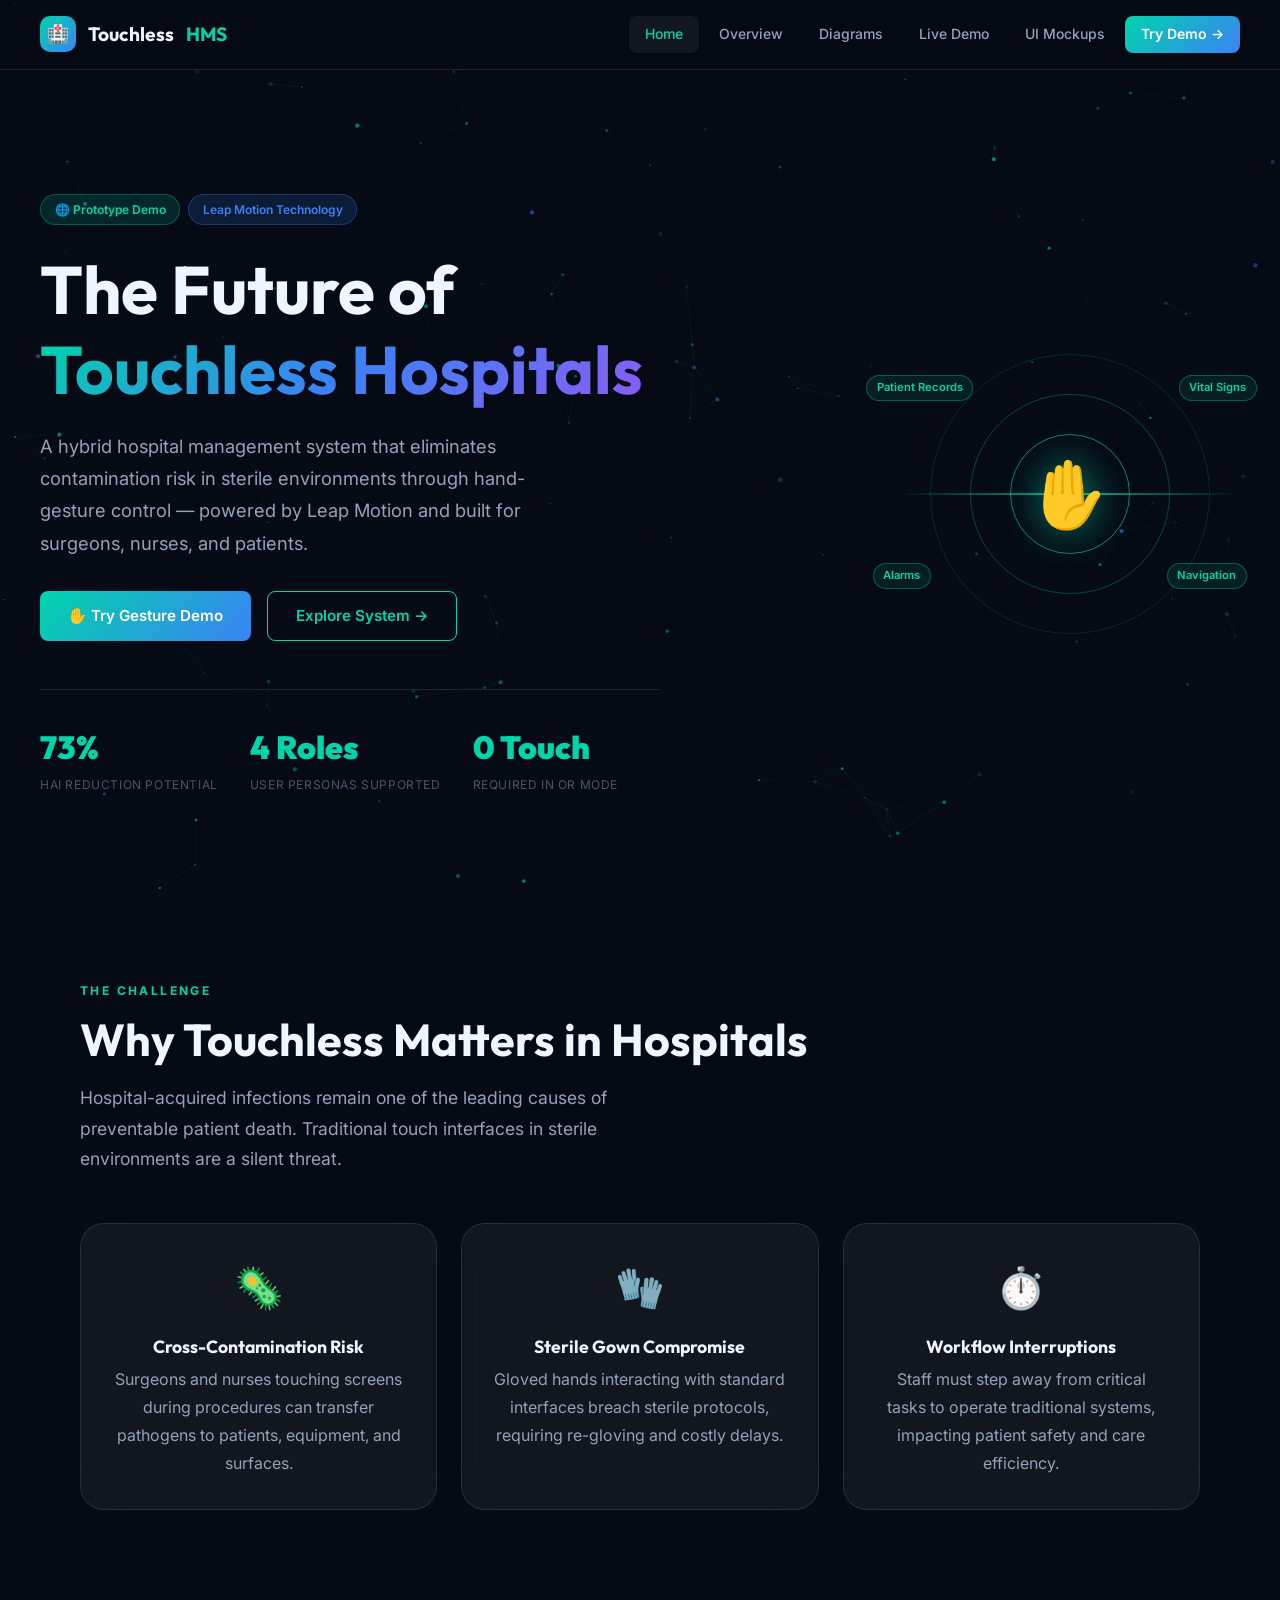
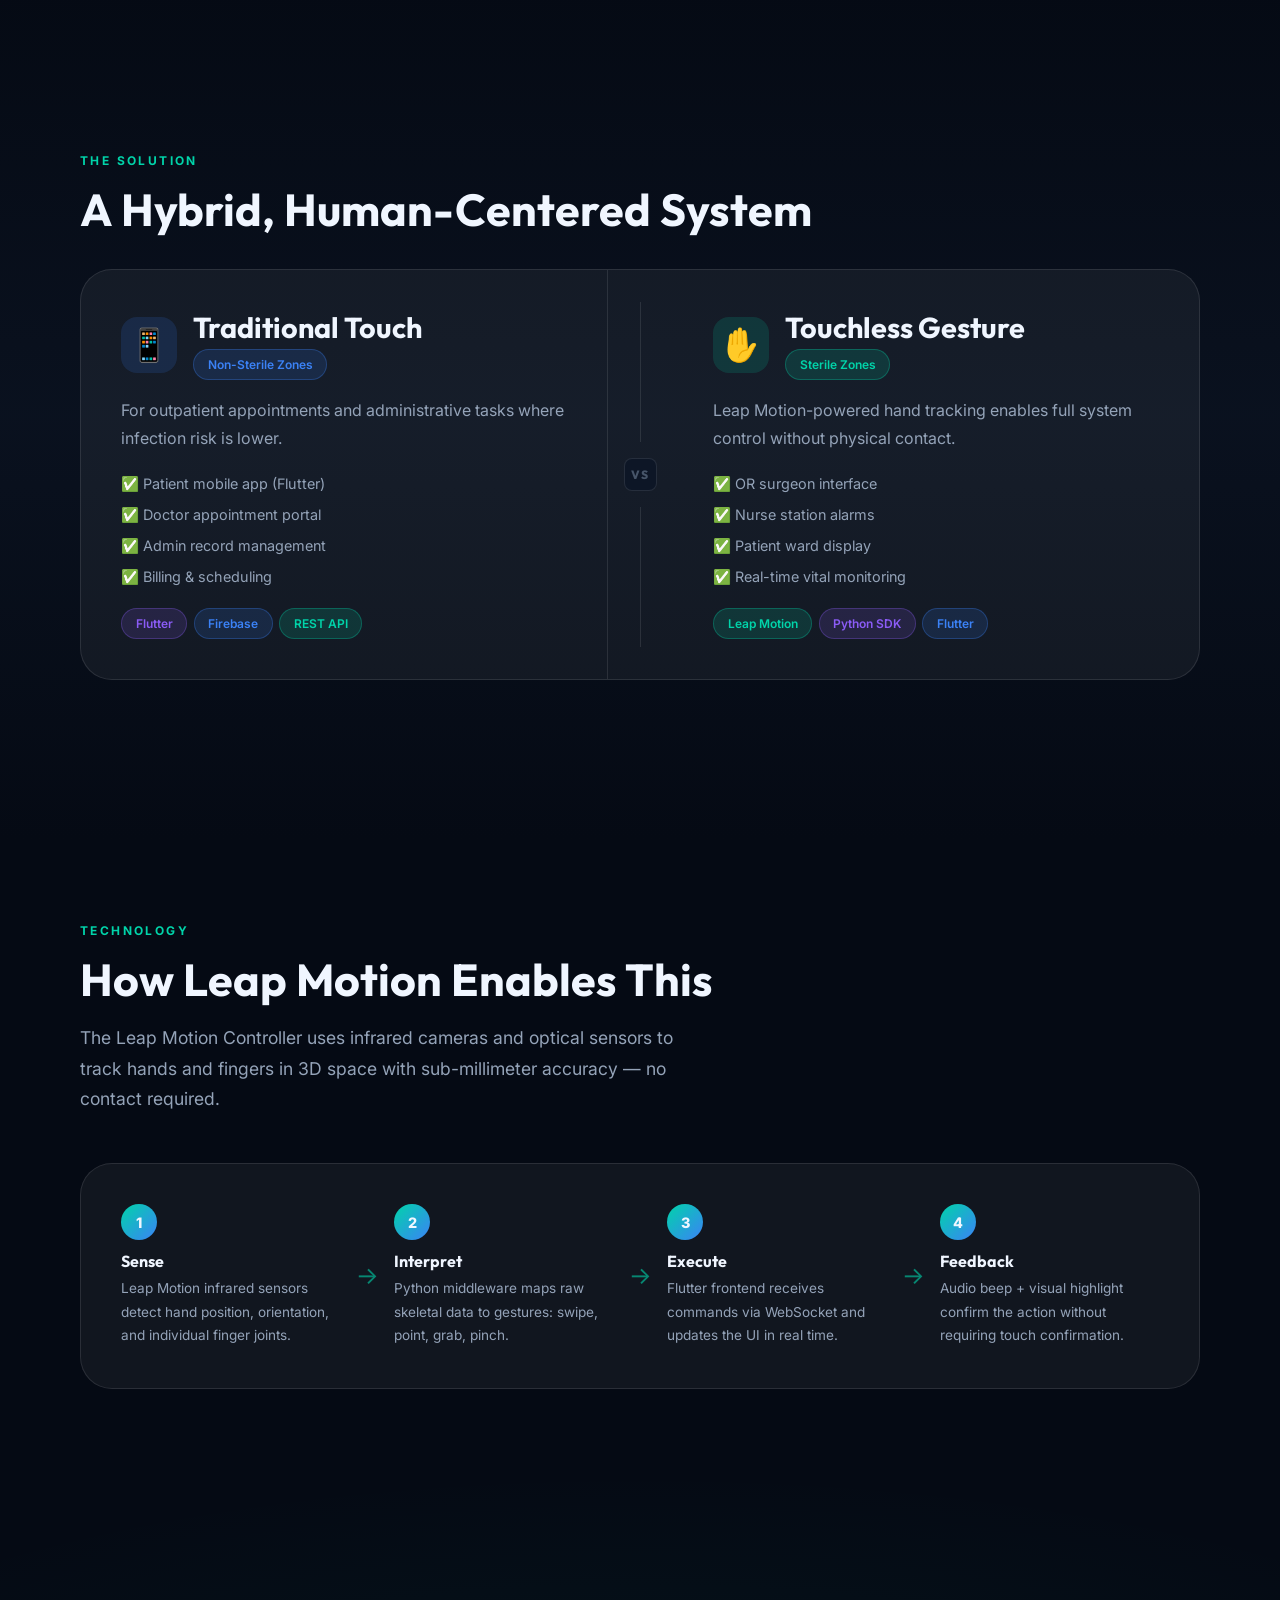
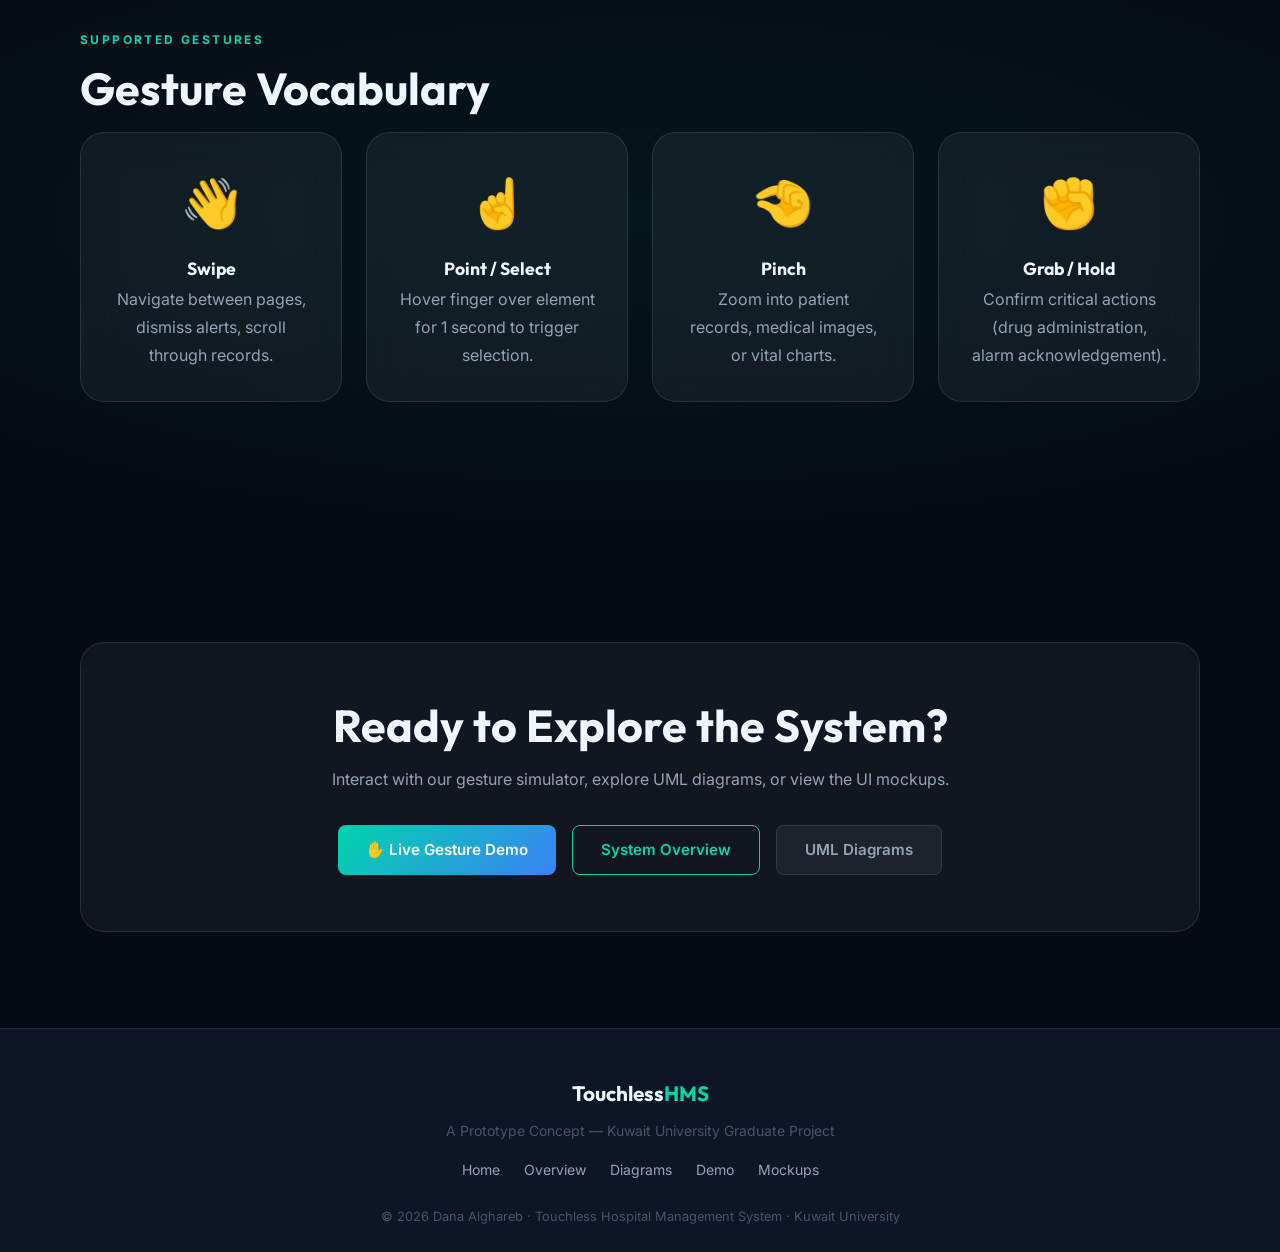
==== index.html @ e48c0d79 "first commit" ====
<!DOCTYPE html>
<html lang="en">
<head>
  <meta charset="UTF-8" />
  <meta name="viewport" content="width=device-width, initial-scale=1.0" />
  <title>Touchless HMS — Touchless Hospital Management System</title>
  <meta name="description" content="A prototype demonstrating a hybrid touchless hospital management system using Leap Motion technology for sterile environments." />
  <link rel="stylesheet" href="css/style.css" />
  <link rel="stylesheet" href="css/index.css" />
</head>
<body>

<!-- ═══ NAVIGATION ═══ -->
<nav class="nav" id="main-nav">
  <a href="index.html" class="nav-logo">
    <div class="logo-icon">🏥</div>
    Touchless<span>HMS</span>
  </a>
  <div class="nav-links" id="nav-links">
    <a href="index.html">Home</a>
    <a href="overview.html">Overview</a>
    <a href="diagrams.html">Diagrams</a>
    <a href="demo.html">Live Demo</a>
    <a href="mockups.html">UI Mockups</a>
    <a href="demo.html" class="nav-cta">Try Demo →</a>
  </div>
  <div class="nav-hamburger" id="hamburger" aria-label="Menu">
    <span></span><span></span><span></span>
  </div>
</nav>

<div class="page-wrapper">

  <!-- ═══ HERO ═══ -->
  <section class="hero" id="hero">
    <canvas id="particle-canvas" aria-hidden="true"></canvas>
    <div class="hero-content">
      <div class="hero-badge reveal">
        <span class="badge badge-teal">🌐 Prototype Demo</span>
        <span class="badge badge-blue">Leap Motion Technology</span>
      </div>
      <h1 class="hero-title reveal">
        The Future of<br/>
        <span class="gradient-text">Touchless Hospitals</span>
      </h1>
      <p class="hero-subtitle reveal">
        A hybrid hospital management system that eliminates contamination risk in sterile environments 
        through hand-gesture control — powered by Leap Motion and built for surgeons, nurses, and patients.
      </p>
      <div class="hero-actions reveal">
        <a href="demo.html" class="btn btn-primary">✋ Try Gesture Demo</a>
        <a href="overview.html" class="btn btn-outline">Explore System →</a>
      </div>
      <div class="hero-stats reveal" data-stagger>
        <div class="stat-item">
          <span class="stat-number" data-count="73" data-suffix="%">0%</span>
          <span class="stat-label">HAI Reduction Potential</span>
        </div>
        <div class="stat-item">
          <span class="stat-number" data-count="4" data-suffix=" Roles">0</span>
          <span class="stat-label">User Personas Supported</span>
        </div>
        <div class="stat-item">
          <span class="stat-number" data-count="0" data-suffix=" Touch">0</span>
          <span class="stat-label">Required in OR Mode</span>
        </div>
      </div>
    </div>
    <div class="hero-visual reveal-right">
      <div class="hand-mockup">
        <div class="hand-ring r1"></div>
        <div class="hand-ring r2"></div>
        <div class="hand-ring r3"></div>
        <div class="hand-icon">✋</div>
        <div class="scan-line"></div>
        <div class="data-point dp1">Patient Records</div>
        <div class="data-point dp2">Vital Signs</div>
        <div class="data-point dp3">Alarms</div>
        <div class="data-point dp4">Navigation</div>
      </div>
    </div>
  </section>

  <!-- ═══ PROBLEM STATEMENT ═══ -->
  <section class="section" id="problem">
    <p class="section-label reveal">The Challenge</p>
    <h2 class="section-title reveal">Why Touchless Matters in Hospitals</h2>
    <p class="section-subtitle reveal">
      Hospital-acquired infections remain one of the leading causes of preventable patient death.
      Traditional touch interfaces in sterile environments are a silent threat.
    </p>
    <div class="grid-3 reveal" data-stagger id="problem-cards">
      <div class="glass-card problem-card">
        <div class="problem-icon">🦠</div>
        <h4>Cross-Contamination Risk</h4>
        <p>Surgeons and nurses touching screens during procedures can transfer pathogens to patients, equipment, and surfaces.</p>
      </div>
      <div class="glass-card problem-card">
        <div class="problem-icon">🧤</div>
        <h4>Sterile Gown Compromise</h4>
        <p>Gloved hands interacting with standard interfaces breach sterile protocols, requiring re-gloving and costly delays.</p>
      </div>
      <div class="glass-card problem-card">
        <div class="problem-icon">⏱️</div>
        <h4>Workflow Interruptions</h4>
        <p>Staff must step away from critical tasks to operate traditional systems, impacting patient safety and care efficiency.</p>
      </div>
    </div>
  </section>

  <!-- ═══ SOLUTION ═══ -->
  <section class="solution-section section-full" id="solution">
    <div class="section">
      <p class="section-label reveal">The Solution</p>
      <h2 class="section-title reveal">A Hybrid, Human-Centered System</h2>
      <div class="solution-split">
        <div class="solution-side touch reveal-left">
          <div class="solution-header">
            <div class="solution-icon touch-icon">📱</div>
            <div>
              <h3>Traditional Touch</h3>
              <span class="badge badge-blue">Non-Sterile Zones</span>
            </div>
          </div>
          <p>For outpatient appointments and administrative tasks where infection risk is lower.</p>
          <ul class="feature-list">
            <li>✅ Patient mobile app (Flutter)</li>
            <li>✅ Doctor appointment portal</li>
            <li>✅ Admin record management</li>
            <li>✅ Billing &amp; scheduling</li>
          </ul>
          <div class="tech-stack">
            <span class="badge badge-purple">Flutter</span>
            <span class="badge badge-blue">Firebase</span>
            <span class="badge badge-teal">REST API</span>
          </div>
        </div>
        <div class="solution-divider">
          <div class="divider-line"></div>
          <div class="divider-badge">VS</div>
          <div class="divider-line"></div>
        </div>
        <div class="solution-side touchless reveal-right">
          <div class="solution-header">
            <div class="solution-icon touchless-icon">✋</div>
            <div>
              <h3>Touchless Gesture</h3>
              <span class="badge badge-teal">Sterile Zones</span>
            </div>
          </div>
          <p>Leap Motion-powered hand tracking enables full system control without physical contact.</p>
          <ul class="feature-list">
            <li>✅ OR surgeon interface</li>
            <li>✅ Nurse station alarms</li>
            <li>✅ Patient ward display</li>
            <li>✅ Real-time vital monitoring</li>
          </ul>
          <div class="tech-stack">
            <span class="badge badge-teal">Leap Motion</span>
            <span class="badge badge-purple">Python SDK</span>
            <span class="badge badge-blue">Flutter</span>
          </div>
        </div>
      </div>
    </div>
  </section>

  <!-- ═══ HOW IT WORKS ═══ -->
  <section class="section" id="how">
    <p class="section-label reveal">Technology</p>
    <h2 class="section-title reveal">How Leap Motion Enables This</h2>
    <p class="section-subtitle reveal">The Leap Motion Controller uses infrared cameras and optical sensors to track hands and fingers in 3D space with sub-millimeter accuracy — no contact required.</p>
    <div class="leap-explainer reveal">
      <div class="leap-step" data-step="1">
        <div class="step-dot">1</div>
        <div class="step-content">
          <h4>Sense</h4>
          <p>Leap Motion infrared sensors detect hand position, orientation, and individual finger joints.</p>
        </div>
      </div>
      <div class="leap-arrow">→</div>
      <div class="leap-step" data-step="2">
        <div class="step-dot">2</div>
        <div class="step-content">
          <h4>Interpret</h4>
          <p>Python middleware maps raw skeletal data to gestures: swipe, point, grab, pinch.</p>
        </div>
      </div>
      <div class="leap-arrow">→</div>
      <div class="leap-step" data-step="3">
        <div class="step-dot">3</div>
        <div class="step-content">
          <h4>Execute</h4>
          <p>Flutter frontend receives commands via WebSocket and updates the UI in real time.</p>
        </div>
      </div>
      <div class="leap-arrow">→</div>
      <div class="leap-step" data-step="4">
        <div class="step-dot">4</div>
        <div class="step-content">
          <h4>Feedback</h4>
          <p>Audio beep + visual highlight confirm the action without requiring touch confirmation.</p>
        </div>
      </div>
    </div>
  </section>

  <!-- ═══ GESTURE SHOWCASE ═══ -->
  <section class="gesture-showcase-section section-full" id="gestures">
    <div class="section">
      <p class="section-label reveal">Supported Gestures</p>
      <h2 class="section-title reveal">Gesture Vocabulary</h2>
      <div class="grid-4 reveal" data-stagger>
        <div class="gesture-card glass-card">
          <div class="gesture-anim swipe-anim">👋</div>
          <h4>Swipe</h4>
          <p>Navigate between pages, dismiss alerts, scroll through records.</p>
        </div>
        <div class="gesture-card glass-card">
          <div class="gesture-anim point-anim">☝️</div>
          <h4>Point / Select</h4>
          <p>Hover finger over element for 1 second to trigger selection.</p>
        </div>
        <div class="gesture-card glass-card">
          <div class="gesture-anim pinch-anim">🤏</div>
          <h4>Pinch</h4>
          <p>Zoom into patient records, medical images, or vital charts.</p>
        </div>
        <div class="gesture-card glass-card">
          <div class="gesture-anim grab-anim">✊</div>
          <h4>Grab / Hold</h4>
          <p>Confirm critical actions (drug administration, alarm acknowledgement).</p>
        </div>
      </div>
    </div>
  </section>

  <!-- ═══ CTA ═══ -->
  <section class="section cta-section" id="cta">
    <div class="cta-card glass-card reveal">
      <h2>Ready to Explore the System?</h2>
      <p>Interact with our gesture simulator, explore UML diagrams, or view the UI mockups.</p>
      <div class="cta-actions">
        <a href="demo.html" class="btn btn-primary">✋ Live Gesture Demo</a>
        <a href="overview.html" class="btn btn-outline">System Overview</a>
        <a href="diagrams.html" class="btn btn-ghost">UML Diagrams</a>
      </div>
    </div>
  </section>

</div><!-- end page-wrapper -->

<!-- ═══ FOOTER ═══ -->
<footer class="footer">
  <div class="footer-logo">Touchless<span>HMS</span></div>
  <p style="font-size:0.875rem;margin-top:0.25rem;color:var(--text-muted)">A Prototype Concept — Kuwait University Graduate Project</p>
  <div class="footer-links">
    <a href="index.html">Home</a>
    <a href="overview.html">Overview</a>
    <a href="diagrams.html">Diagrams</a>
    <a href="demo.html">Demo</a>
    <a href="mockups.html">Mockups</a>
  </div>
  <p class="footer-copy">© 2026 Dana Alghareb · Touchless Hospital Management System · Kuwait University</p>
</footer>

<script src="js/main.js"></script>
<script src="js/index.js"></script>
</body>
</html>
---- css/style.css ----
/* ============================================================
   TOUCHLESS HMS — Global Styles
   Theme: Dark Medical Glassmorphism
   ============================================================ */

@import url('https://fonts.googleapis.com/css2?family=Inter:wght@300;400;500;600;700;800&family=Outfit:wght@300;400;600;700;900&display=swap');

/* ── Design Tokens ── */
:root {
  --bg-primary:    #050a14;
  --bg-secondary:  #0d1626;
  --bg-card:       rgba(255,255,255,0.05);
  --border-glass:  rgba(255,255,255,0.1);
  --teal:          #00d4aa;
  --teal-dim:      #00a887;
  --teal-glow:     rgba(0,212,170,0.25);
  --blue-accent:   #3b82f6;
  --purple-accent: #8b5cf6;
  --red-alert:     #ef4444;
  --text-primary:  #f0f6ff;
  --text-secondary:#94a3b8;
  --text-muted:    #475569;
  --font-body:     'Inter', sans-serif;
  --font-display:  'Outfit', sans-serif;
  --radius-sm:     8px;
  --radius-md:     16px;
  --radius-lg:     24px;
  --radius-xl:     32px;
  --shadow-glow:   0 0 40px rgba(0,212,170,0.15);
  --shadow-card:   0 8px 32px rgba(0,0,0,0.4);
  --transition:    all 0.35s cubic-bezier(0.4,0,0.2,1);
}

/* ── Reset ── */
*, *::before, *::after { box-sizing: border-box; margin: 0; padding: 0; }
html { scroll-behavior: smooth; font-size: 16px; }
body {
  font-family: var(--font-body);
  background: var(--bg-primary);
  color: var(--text-primary);
  min-height: 100vh;
  line-height: 1.6;
  overflow-x: hidden;
}
a { color: var(--teal); text-decoration: none; transition: var(--transition); }
a:hover { color: #fff; }
img { max-width: 100%; display: block; }
ul { list-style: none; }

/* ── Scrollbar ── */
::-webkit-scrollbar { width: 6px; }
::-webkit-scrollbar-track { background: var(--bg-secondary); }
::-webkit-scrollbar-thumb { background: var(--teal-dim); border-radius: 3px; }

/* ── Typography ── */
h1,h2,h3,h4,h5 { font-family: var(--font-display); font-weight: 700; line-height: 1.2; }
h1 { font-size: clamp(2.2rem, 5vw, 4rem); }
h2 { font-size: clamp(1.6rem, 3.5vw, 2.8rem); }
h3 { font-size: clamp(1.2rem, 2.5vw, 1.8rem); }
h4 { font-size: 1.1rem; }
p  { color: var(--text-secondary); line-height: 1.75; }

/* ── Navigation ── */
.nav {
  position: fixed; top: 0; left: 0; right: 0; z-index: 1000;
  display: flex; align-items: center; justify-content: space-between;
  padding: 1rem 2.5rem;
  background: rgba(5,10,20,0.85);
  backdrop-filter: blur(20px);
  border-bottom: 1px solid var(--border-glass);
  transition: var(--transition);
}
.nav-logo {
  display: flex; align-items: center; gap: 0.75rem;
  font-family: var(--font-display); font-size: 1.2rem; font-weight: 700;
  color: var(--text-primary);
}
.nav-logo .logo-icon {
  width: 36px; height: 36px; border-radius: 10px;
  background: linear-gradient(135deg, var(--teal), var(--blue-accent));
  display: flex; align-items: center; justify-content: center; font-size: 1.1rem;
}
.nav-logo span { color: var(--teal); }
.nav-links { display: flex; align-items: center; gap: 0.25rem; }
.nav-links a {
  padding: 0.45rem 1rem; border-radius: var(--radius-sm);
  font-size: 0.875rem; font-weight: 500; color: var(--text-secondary);
  transition: var(--transition);
}
.nav-links a:hover, .nav-links a.active {
  color: var(--text-primary); background: var(--bg-card);
}
.nav-links a.active { color: var(--teal); }
.nav-cta {
  padding: 0.5rem 1.25rem;
  background: linear-gradient(135deg, var(--teal), var(--blue-accent));
  color: #fff !important; border-radius: var(--radius-sm); font-weight: 600 !important;
}
.nav-cta:hover { opacity: 0.85; transform: translateY(-1px); box-shadow: 0 4px 20px var(--teal-glow); }
.nav-hamburger { display: none; flex-direction: column; gap: 5px; cursor: pointer; padding: 4px; }
.nav-hamburger span { display: block; width: 24px; height: 2px; background: var(--text-primary); border-radius: 2px; transition: var(--transition); }

/* ── Page Wrapper ── */
.page-wrapper { padding-top: 72px; }

/* ── Section ── */
.section { padding: 5rem 2.5rem; max-width: 1200px; margin: 0 auto; }
.section-sm { padding: 3rem 2.5rem; max-width: 1200px; margin: 0 auto; }
.section-full { padding: 5rem 2.5rem; }
.section-label {
  font-size: 0.75rem; font-weight: 700; letter-spacing: 0.2em;
  text-transform: uppercase; color: var(--teal); margin-bottom: 0.75rem;
}
.section-title { margin-bottom: 1rem; }
.section-subtitle { font-size: 1.1rem; color: var(--text-secondary); max-width: 600px; margin-bottom: 3rem; }

/* ── Glass Card ── */
.glass-card {
  background: var(--bg-card);
  border: 1px solid var(--border-glass);
  border-radius: var(--radius-lg);
  backdrop-filter: blur(20px);
  padding: 2rem;
  transition: var(--transition);
}
.glass-card:hover {
  border-color: rgba(0,212,170,0.3);
  transform: translateY(-4px);
  box-shadow: var(--shadow-glow), var(--shadow-card);
}

/* ── Buttons ── */
.btn {
  display: inline-flex; align-items: center; gap: 0.5rem;
  padding: 0.75rem 1.75rem; border-radius: var(--radius-sm);
  font-size: 0.95rem; font-weight: 600; cursor: pointer;
  border: none; transition: var(--transition); font-family: var(--font-body);
}
.btn-primary {
  background: linear-gradient(135deg, var(--teal), var(--blue-accent));
  color: #fff;
}
.btn-primary:hover { opacity: 0.88; transform: translateY(-2px); box-shadow: 0 8px 30px var(--teal-glow); color: #fff; }
.btn-outline {
  background: transparent; color: var(--teal);
  border: 1px solid var(--teal);
}
.btn-outline:hover { background: var(--teal-glow); color: var(--teal); transform: translateY(-2px); }
.btn-ghost {
  background: var(--bg-card); color: var(--text-secondary);
  border: 1px solid var(--border-glass);
}
.btn-ghost:hover { color: var(--text-primary); border-color: rgba(255,255,255,0.2); }

/* ── Badge / Tag ── */
.badge {
  display: inline-flex; align-items: center; gap: 0.35rem;
  padding: 0.3rem 0.85rem; border-radius: 100px;
  font-size: 0.75rem; font-weight: 600;
}
.badge-teal  { background: rgba(0,212,170,0.15); color: var(--teal); border: 1px solid rgba(0,212,170,0.3); }
.badge-blue  { background: rgba(59,130,246,0.15); color: var(--blue-accent); border: 1px solid rgba(59,130,246,0.3); }
.badge-purple{ background: rgba(139,92,246,0.15); color: var(--purple-accent); border: 1px solid rgba(139,92,246,0.3); }
.badge-red   { background: rgba(239,68,68,0.15); color: var(--red-alert); border: 1px solid rgba(239,68,68,0.3); }

/* ── Divider ── */
.divider { height: 1px; background: var(--border-glass); margin: 0; }

/* ── Grid Helpers ── */
.grid-2 { display: grid; grid-template-columns: repeat(2,1fr); gap: 1.5rem; }
.grid-3 { display: grid; grid-template-columns: repeat(3,1fr); gap: 1.5rem; }
.grid-4 { display: grid; grid-template-columns: repeat(4,1fr); gap: 1.5rem; }

/* ── Glow Lines (decorative) ── */
.glow-line {
  height: 2px; border-radius: 1px;
  background: linear-gradient(90deg, transparent, var(--teal), transparent);
  margin: 2rem 0;
}

/* ── Animate on Scroll ── */
.reveal { opacity: 0; transform: translateY(30px); transition: opacity 0.6s ease, transform 0.6s ease; }
.reveal.visible { opacity: 1; transform: translateY(0); }
.reveal-left  { opacity: 0; transform: translateX(-30px); transition: opacity 0.6s ease, transform 0.6s ease; }
.reveal-left.visible { opacity: 1; transform: translateX(0); }
.reveal-right { opacity: 0; transform: translateX(30px); transition: opacity 0.6s ease, transform 0.6s ease; }
.reveal-right.visible { opacity: 1; transform: translateX(0); }

/* ── Footer ── */
.footer {
  background: var(--bg-secondary);
  border-top: 1px solid var(--border-glass);
  padding: 3rem 2.5rem 1.5rem;
  text-align: center;
}
.footer-logo { font-family: var(--font-display); font-size: 1.3rem; font-weight: 700; margin-bottom: 0.5rem; }
.footer-logo span { color: var(--teal); }
.footer-links { display: flex; justify-content: center; gap: 1.5rem; flex-wrap: wrap; margin: 1rem 0; }
.footer-links a { color: var(--text-secondary); font-size: 0.875rem; }
.footer-links a:hover { color: var(--teal); }
.footer-copy { color: var(--text-muted); font-size: 0.8rem; margin-top: 1.5rem; }

/* ── Page Hero (inner pages) ── */
.page-hero {
  position: relative; overflow: hidden;
  background: linear-gradient(135deg, #050a14 0%, #0d1a2e 50%, #050a14 100%);
  padding: 6rem 2.5rem 4rem;
  text-align: center;
  border-bottom: 1px solid var(--border-glass);
}
.page-hero::before {
  content: ''; position: absolute; inset: 0;
  background: radial-gradient(ellipse 60% 60% at 50% 0%, rgba(0,212,170,0.12), transparent);
}
.page-hero-content { position: relative; z-index: 1; max-width: 700px; margin: 0 auto; }
.page-hero h1 { margin: 0.75rem 0; }
.page-hero p { font-size: 1.1rem; margin-top: 1rem; }

/* ── Mermaid diagram wrapper ── */
.diagram-box {
  background: rgba(13,22,38,0.8);
  border: 1px solid var(--border-glass);
  border-radius: var(--radius-lg);
  padding: 2rem; overflow-x: auto;
  margin-bottom: 2rem;
}
.diagram-box .mermaid { min-width: 600px; }

/* ── Responsive ── */
@media (max-width: 1024px) {
  .grid-4 { grid-template-columns: repeat(2,1fr); }
}
@media (max-width: 768px) {
  .nav-links { display: none; flex-direction: column; position: absolute; top: 100%; left: 0; right: 0; background: rgba(5,10,20,0.97); padding: 1rem; border-bottom: 1px solid var(--border-glass); gap: 0.25rem; }
  .nav-links.open { display: flex; }
  .nav-hamburger { display: flex; }
  .section { padding: 3rem 1.25rem; }
  .section-full { padding: 3rem 1.25rem; }
  .grid-2, .grid-3 { grid-template-columns: 1fr; }
  .grid-4 { grid-template-columns: 1fr 1fr; }
}
@media (max-width: 480px) {
  .grid-4 { grid-template-columns: 1fr; }
  .nav { padding: 1rem 1.25rem; }
}
---- css/index.css ----
/* ── Index Page Specific Styles ── */

/* ─ Hero ─ */
.hero {
  position: relative;
  min-height: calc(100vh - 72px);
  display: flex;
  align-items: center;
  justify-content: space-between;
  gap: 3rem;
  padding: 4rem 2.5rem 3rem;
  max-width: 1300px;
  margin: 0 auto;
  overflow: visible;
}
#particle-canvas {
  position: fixed; inset: 0; z-index: 0;
  pointer-events: none; width: 100%; height: 100%;
}
.hero-content { position: relative; z-index: 1; flex: 1; max-width: 620px; }
.hero-badge { display: flex; gap: 0.5rem; flex-wrap: wrap; margin-bottom: 1.5rem; }
.hero-title { font-size: clamp(2.5rem, 5.5vw, 4.2rem); margin-bottom: 1.25rem; }
.gradient-text {
  background: linear-gradient(135deg, var(--teal) 0%, var(--blue-accent) 50%, var(--purple-accent) 100%);
  -webkit-background-clip: text; -webkit-text-fill-color: transparent;
  background-clip: text;
}
.hero-subtitle { font-size: 1.15rem; max-width: 520px; margin-bottom: 2rem; }
.hero-actions { display: flex; gap: 1rem; flex-wrap: wrap; margin-bottom: 3rem; }
.hero-stats { display: flex; gap: 2rem; flex-wrap: wrap; padding-top: 2rem; border-top: 1px solid var(--border-glass); }
.stat-item { display: flex; flex-direction: column; }
.stat-number { font-family: var(--font-display); font-size: 2rem; font-weight: 900; color: var(--teal); }
.stat-label  { font-size: 0.75rem; color: var(--text-muted); margin-top: 0.1rem; text-transform: uppercase; letter-spacing: 0.05em; }

/* ─ Hand Mockup Visual ─ */
.hero-visual { position: relative; z-index: 1; flex: 0 0 auto; display: flex; align-items: center; justify-content: center; }
.hand-mockup {
  position: relative; width: 340px; height: 340px;
  display: flex; align-items: center; justify-content: center;
}
.hand-ring {
  position: absolute; border-radius: 50%; border: 1px solid;
  animation: pulse-ring 3s ease-in-out infinite;
}
.r1 { width: 120px; height: 120px; border-color: rgba(0,212,170,0.6); animation-delay: 0s; }
.r2 { width: 200px; height: 200px; border-color: rgba(0,212,170,0.3); animation-delay: 0.6s; }
.r3 { width: 280px; height: 280px; border-color: rgba(0,212,170,0.15); animation-delay: 1.2s; }
@keyframes pulse-ring {
  0%,100% { transform: scale(1); opacity: 1; }
  50% { transform: scale(1.05); opacity: 0.6; }
}
.hand-icon {
  font-size: 4rem; z-index: 2; position: relative;
  filter: drop-shadow(0 0 20px rgba(0,212,170,0.6));
  animation: float-hand 3.5s ease-in-out infinite;
}
@keyframes float-hand {
  0%,100% { transform: translateY(0) rotate(-5deg); }
  50% { transform: translateY(-12px) rotate(5deg); }
}
.scan-line {
  position: absolute; left: 0; right: 0; height: 2px;
  background: linear-gradient(90deg, transparent, var(--teal), transparent);
  animation: scan 2.5s linear infinite;
  opacity: 0.8;
}
@keyframes scan { 0% { top: 10%; } 100% { top: 90%; } }

.data-point {
  position: absolute; font-size: 0.7rem; font-weight: 600;
  color: var(--teal); background: rgba(0,212,170,0.1);
  border: 1px solid rgba(0,212,170,0.35); border-radius: 100px;
  padding: 0.2rem 0.6rem; white-space: nowrap;
  animation: data-float 4s ease-in-out infinite;
}
.dp1 { top: 15%; left: -10%; animation-delay: 0s; }
.dp2 { top: 15%; right: -5%; animation-delay: 0.8s; }
.dp3 { bottom: 22%; left: -8%; animation-delay: 1.6s; }
.dp4 { bottom: 22%; right: -2%; animation-delay: 2.4s; }
@keyframes data-float {
  0%,100% { transform: translateY(0); opacity: 0.8; }
  50% { transform: translateY(-5px); opacity: 1; }
}

/* ─ Problem Cards ─ */
.problem-card { text-align: center; }
.problem-icon { font-size: 2.5rem; margin-bottom: 1rem; }
.problem-card h4 { margin-bottom: 0.5rem; color: var(--text-primary); }

/* ─ Solution Section ─ */
.solution-section {
  background: linear-gradient(180deg, transparent 0%, rgba(13,22,38,0.6) 50%, transparent 100%);
}
.solution-split {
  display: flex; gap: 0; align-items: stretch;
  background: var(--bg-card); border: 1px solid var(--border-glass);
  border-radius: var(--radius-xl); overflow: hidden;
  margin-top: 2rem;
}
.solution-side { flex: 1; padding: 2.5rem; }
.solution-side.touch { border-right: 1px solid var(--border-glass); }
.solution-divider {
  display: flex; flex-direction: column; align-items: center;
  justify-content: center; padding: 2rem 1rem; gap: 1rem;
  min-width: 60px;
}
.divider-line { flex: 1; width: 1px; background: var(--border-glass); }
.divider-badge {
  font-family: var(--font-display); font-size: 0.75rem; font-weight: 800;
  color: var(--text-muted); letter-spacing: 0.1em;
  padding: 0.4rem; border: 1px solid var(--border-glass);
  border-radius: var(--radius-sm); background: var(--bg-secondary);
}
.solution-header { display: flex; align-items: center; gap: 1rem; margin-bottom: 1rem; }
.solution-icon { font-size: 2rem; width: 56px; height: 56px; border-radius: var(--radius-md); display: flex; align-items: center; justify-content: center; }
.touch-icon { background: rgba(59,130,246,0.15); }
.touchless-icon { background: rgba(0,212,170,0.15); }
.solution-header h3 { margin-bottom: 0.3rem; }
.feature-list { margin: 1.25rem 0; display: flex; flex-direction: column; gap: 0.5rem; }
.feature-list li { font-size: 0.9rem; color: var(--text-secondary); }
.tech-stack { display: flex; flex-wrap: wrap; gap: 0.4rem; margin-top: 1rem; }

/* ─ Leap Explainer ─ */
.leap-explainer {
  display: flex; align-items: flex-start; gap: 0; flex-wrap: nowrap;
  background: var(--bg-card); border: 1px solid var(--border-glass);
  border-radius: var(--radius-xl); padding: 2.5rem; overflow: hidden;
  margin-top: 2rem;
}
.leap-step { flex: 1; min-width: 0; }
.step-dot {
  width: 36px; height: 36px; border-radius: 50%;
  background: linear-gradient(135deg, var(--teal), var(--blue-accent));
  display: flex; align-items: center; justify-content: center;
  font-weight: 800; font-size: 0.9rem; margin-bottom: 0.75rem;
}
.step-content h4 { margin-bottom: 0.35rem; font-size: 1rem; }
.step-content p { font-size: 0.85rem; }
.leap-arrow { color: var(--teal); font-size: 1.5rem; padding: 0 1rem; align-self: center; opacity: 0.6; }

/* ─ Gesture Cards ─ */
.gesture-showcase-section {
  background: radial-gradient(ellipse 80% 50% at 50% 50%, rgba(0,212,170,0.06), transparent);
}
.gesture-card { text-align: center; }
.gesture-anim {
  font-size: 3rem; margin-bottom: 1rem; display: block;
  transition: transform 0.3s ease;
}
.gesture-card:hover .swipe-anim  { animation: swipe-hint 0.6s ease; }
.gesture-card:hover .point-anim  { animation: point-hint 0.6s ease; }
.gesture-card:hover .pinch-anim  { animation: pinch-hint 0.6s ease; }
.gesture-card:hover .grab-anim   { animation: grab-hint  0.6s ease; }
@keyframes swipe-hint { 0%,100%{transform:translateX(0)} 50%{transform:translateX(18px)} }
@keyframes point-hint { 0%,100%{transform:scale(1)}     50%{transform:scale(1.25)} }
@keyframes pinch-hint { 0%,100%{transform:scale(1)}     50%{transform:scale(0.7)} }
@keyframes grab-hint  { 0%,100%{transform:rotate(0)}    50%{transform:rotate(-15deg)} }
.gesture-card h4 { margin-bottom: 0.4rem; }

/* ─ CTA ─ */
.cta-section { padding-bottom: 6rem; }
.cta-card { text-align: center; padding: 3.5rem 2rem; }
.cta-card h2 { margin-bottom: 0.75rem; }
.cta-card p { margin-bottom: 2rem; }
.cta-actions { display: flex; justify-content: center; gap: 1rem; flex-wrap: wrap; }

/* ─ Responsive ─ */
@media (max-width: 900px) {
  .hero { flex-direction: column; text-align: center; padding-top: 3rem; min-height: auto; padding-bottom: 3rem; }
  .hero-visual { width: 100%; }
  .hand-mockup { width: 260px; height: 260px; }
  .hero-stats { justify-content: center; }
  .solution-split { flex-direction: column; }
  .solution-side.touch { border-right: none; border-bottom: 1px solid var(--border-glass); }
  .solution-divider { flex-direction: row; min-width: auto; padding: 1rem 2rem; }
  .divider-line { flex: 1; height: 1px; width: auto; }
  .leap-explainer { flex-direction: column; gap: 1.5rem; }
  .leap-arrow { transform: rotate(90deg); align-self: flex-start; margin-left: 0.75rem; }
  .hero-actions { justify-content: center; }
}
@media (max-width: 480px) {
  .hero-title { font-size: 2.1rem; }
  .data-point { display: none; }
}
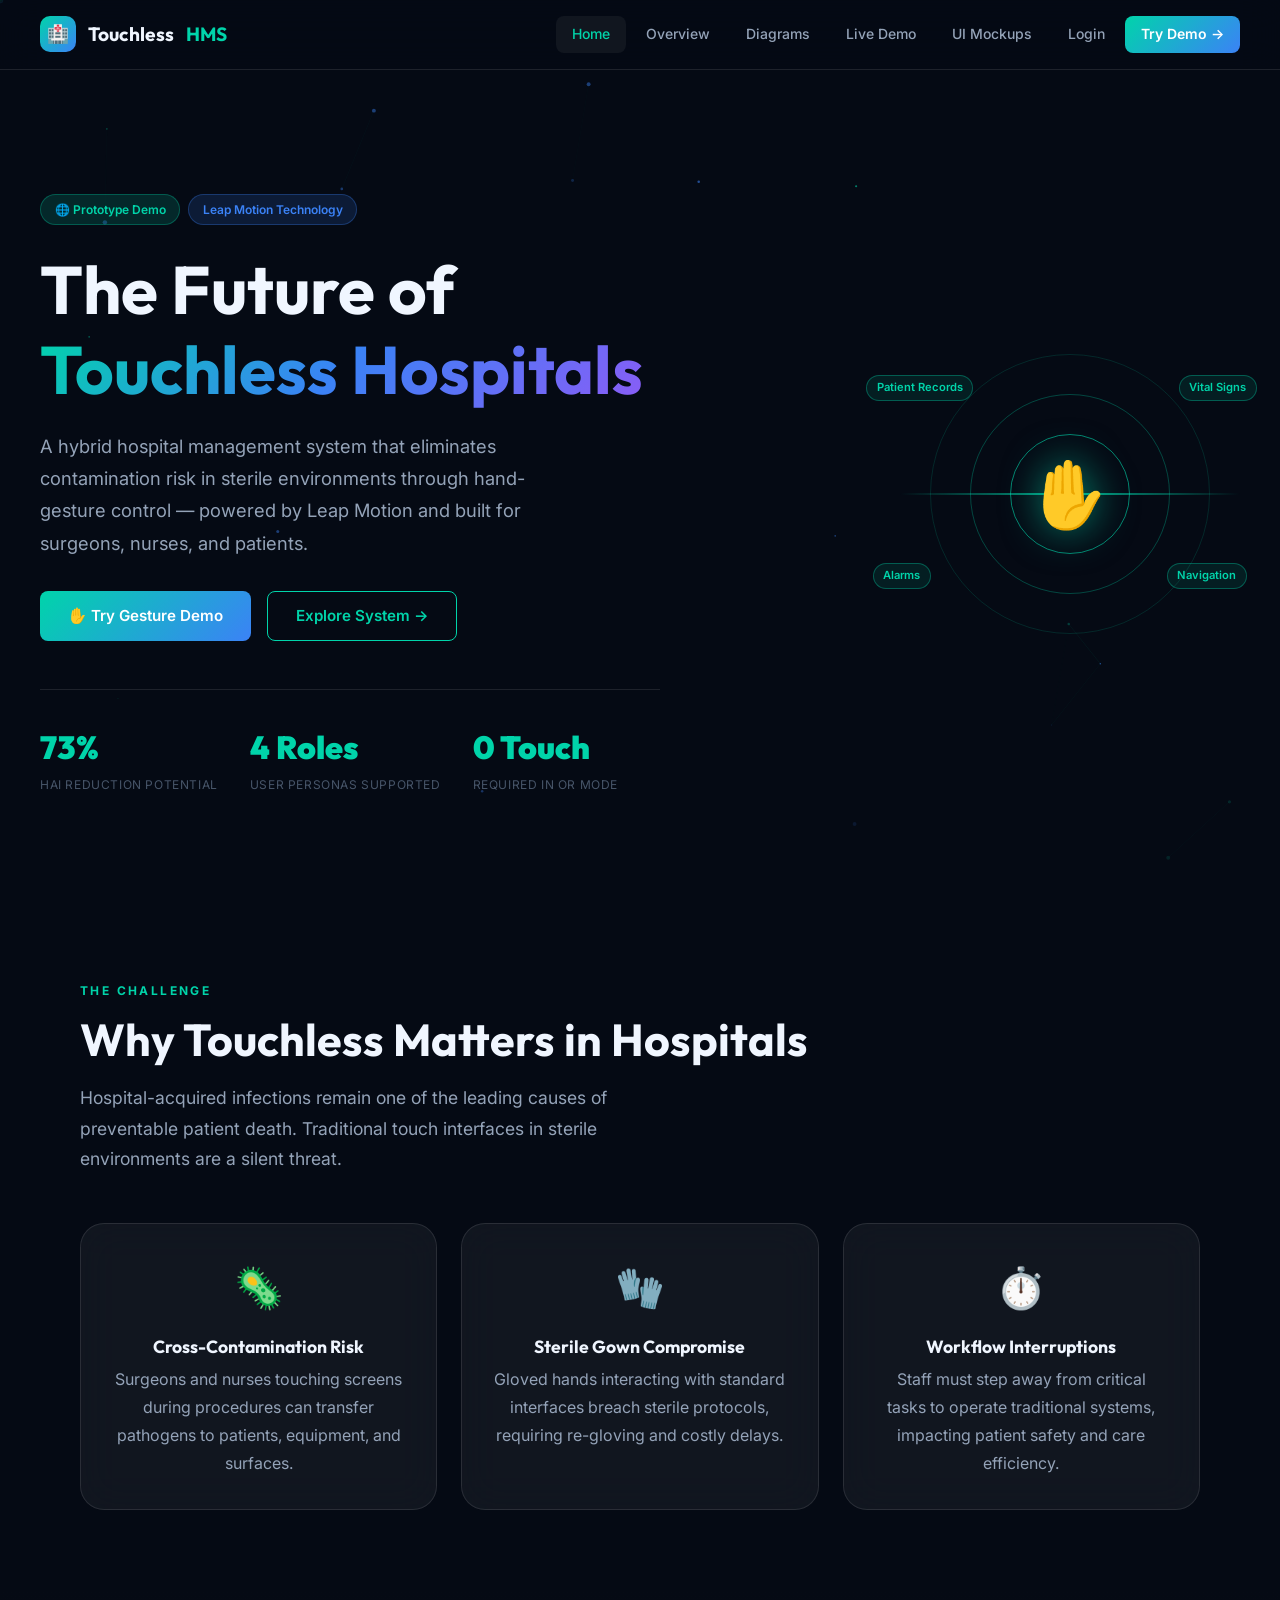
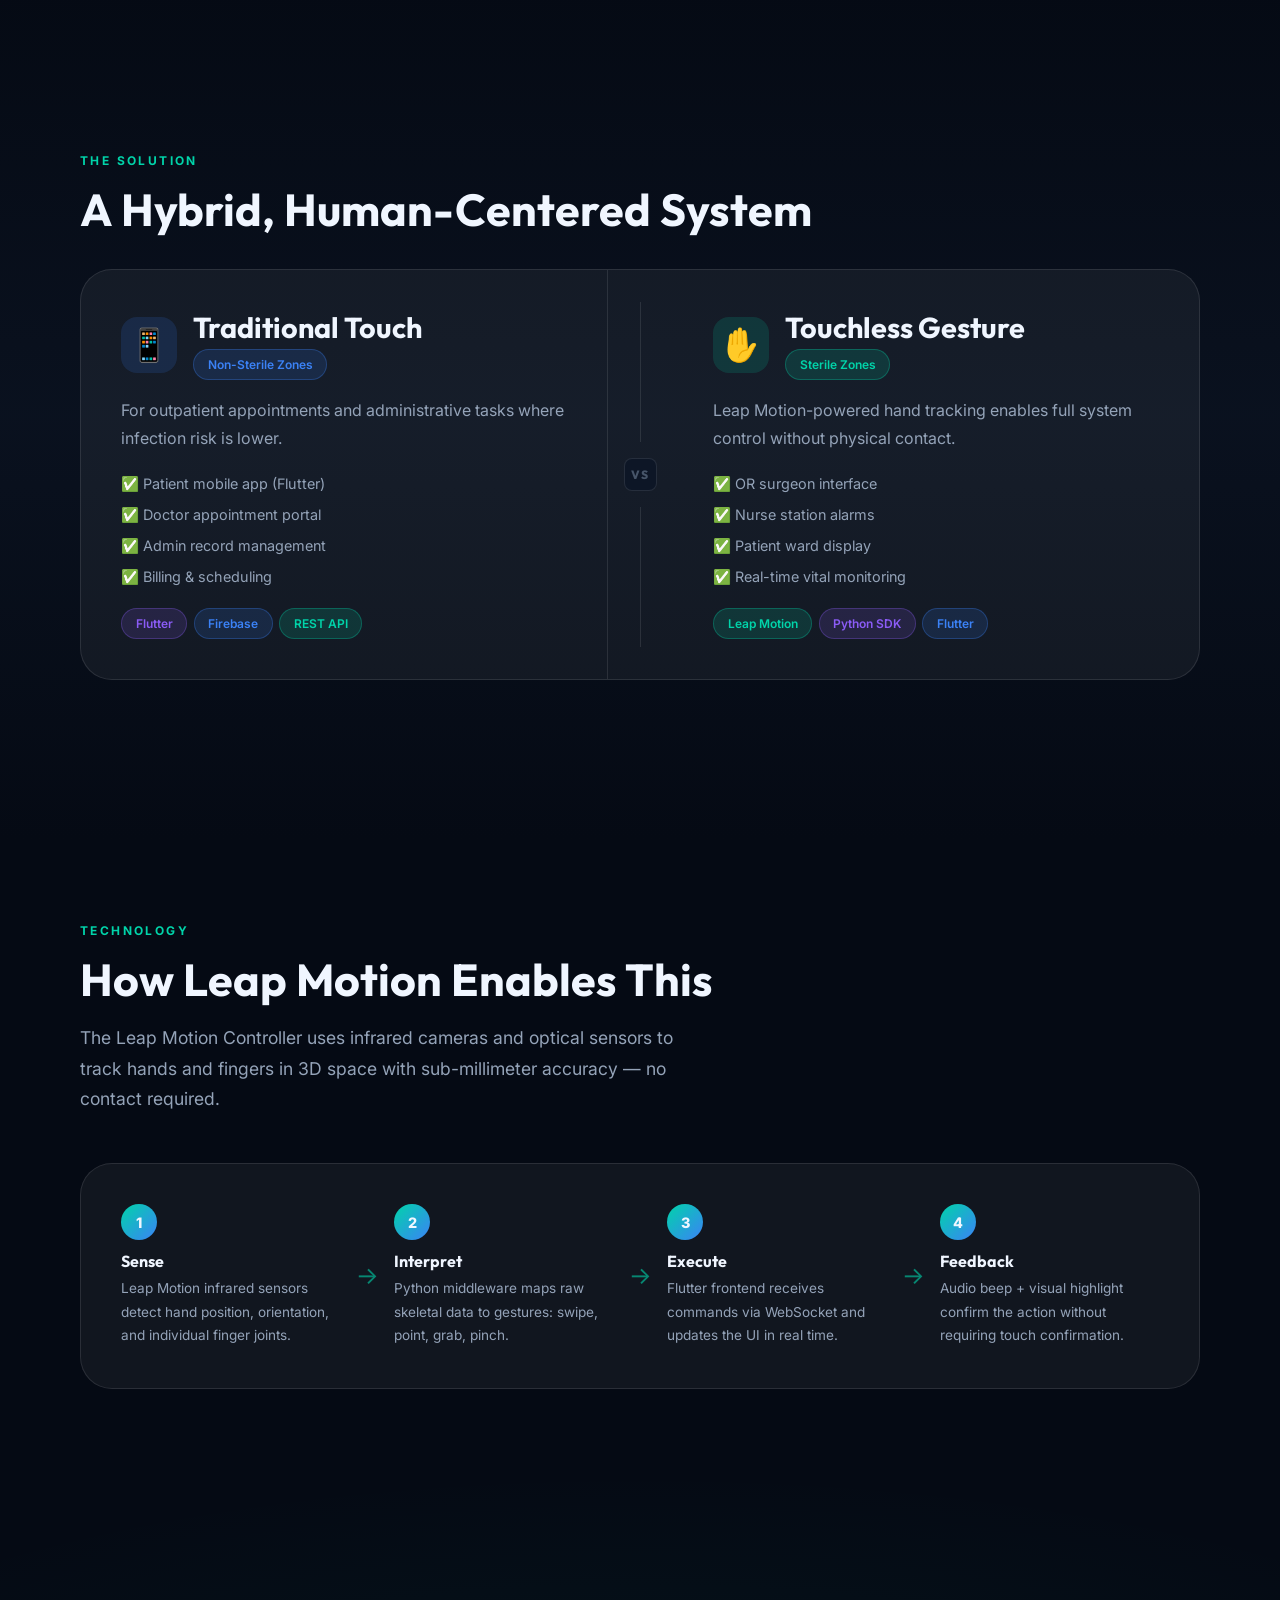
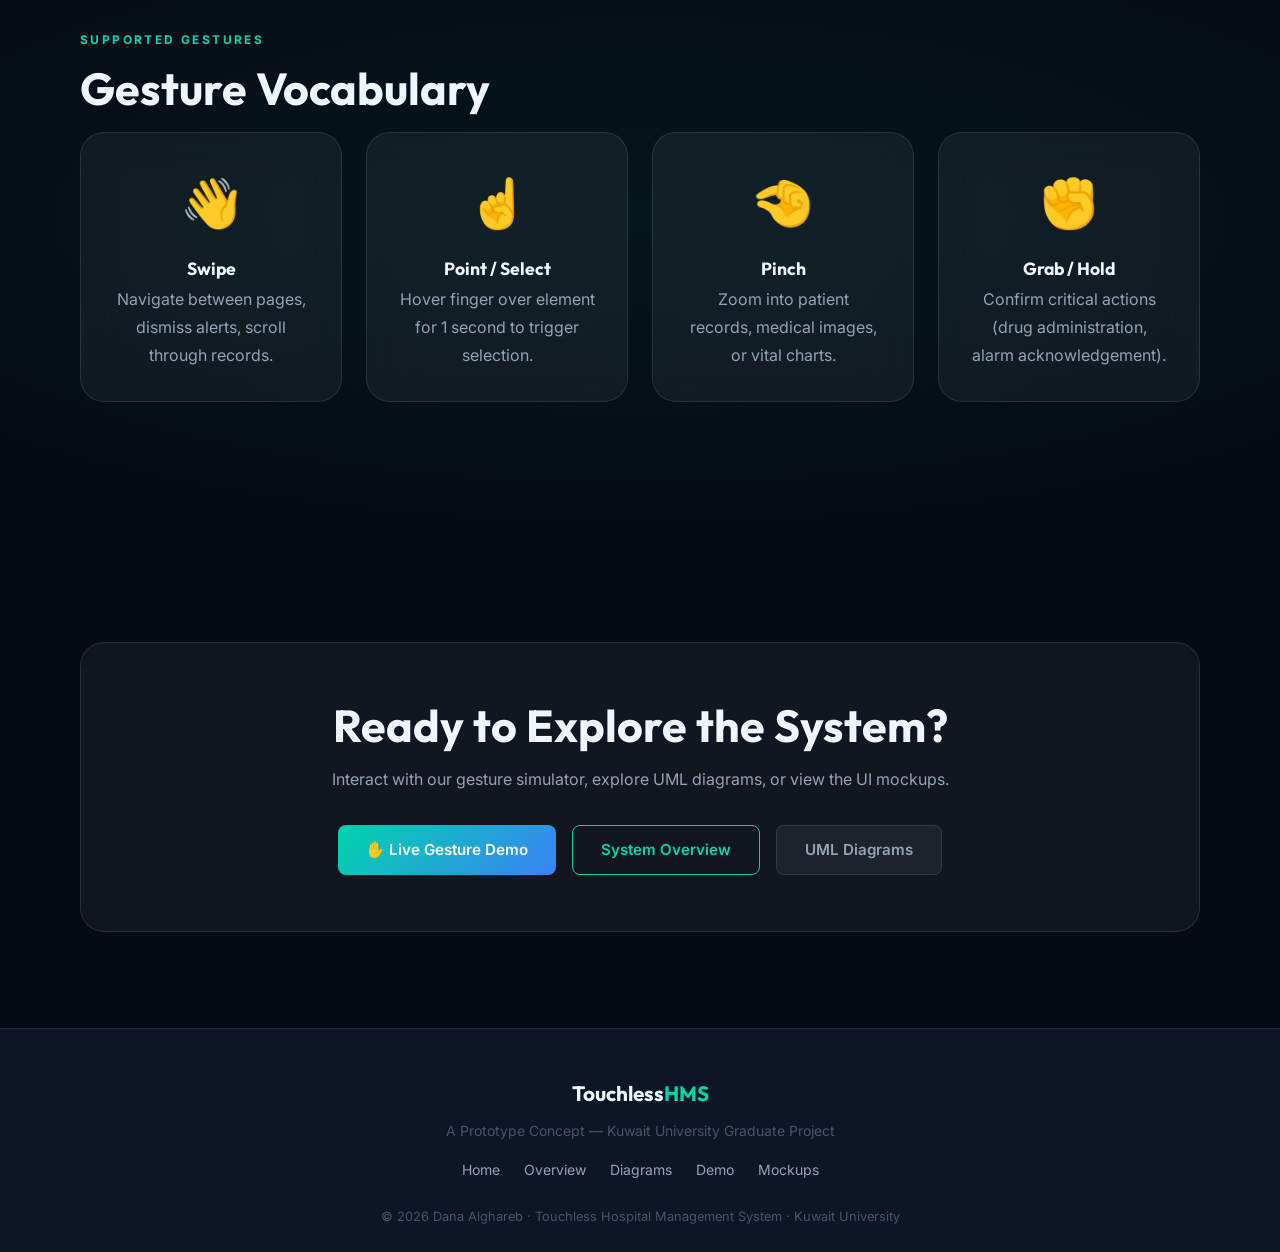
==== commit 1861cbd5: "feat: role-based dashboards, webcam gesture tracking, UML fixes New pages: login, dashboard-doctor (" ====
--- a/index.html
+++ b/index.html
@@ -22,6 +22,7 @@
     <a href="diagrams.html">Diagrams</a>
     <a href="demo.html">Live Demo</a>
     <a href="mockups.html">UI Mockups</a>
+    <a href="login.html">Login</a>
     <a href="demo.html" class="nav-cta">Try Demo →</a>
   </div>
   <div class="nav-hamburger" id="hamburger" aria-label="Menu">
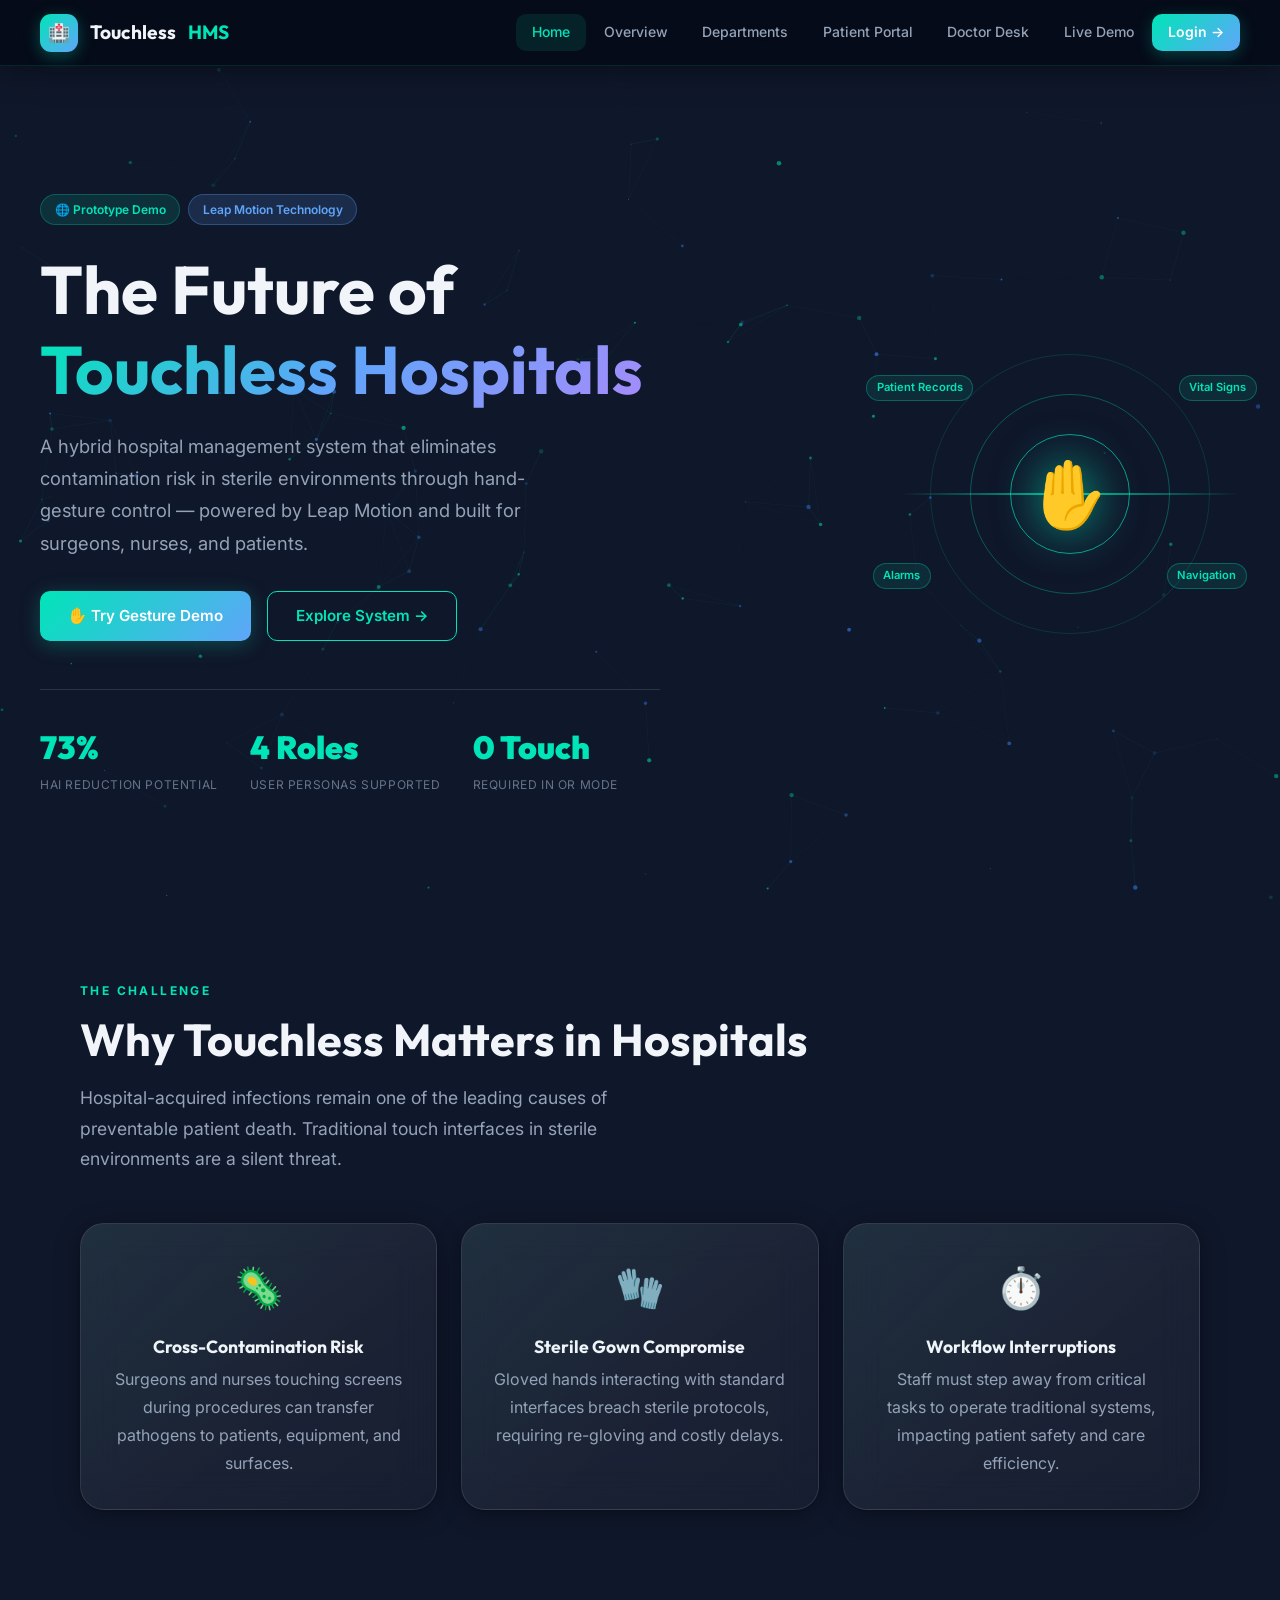
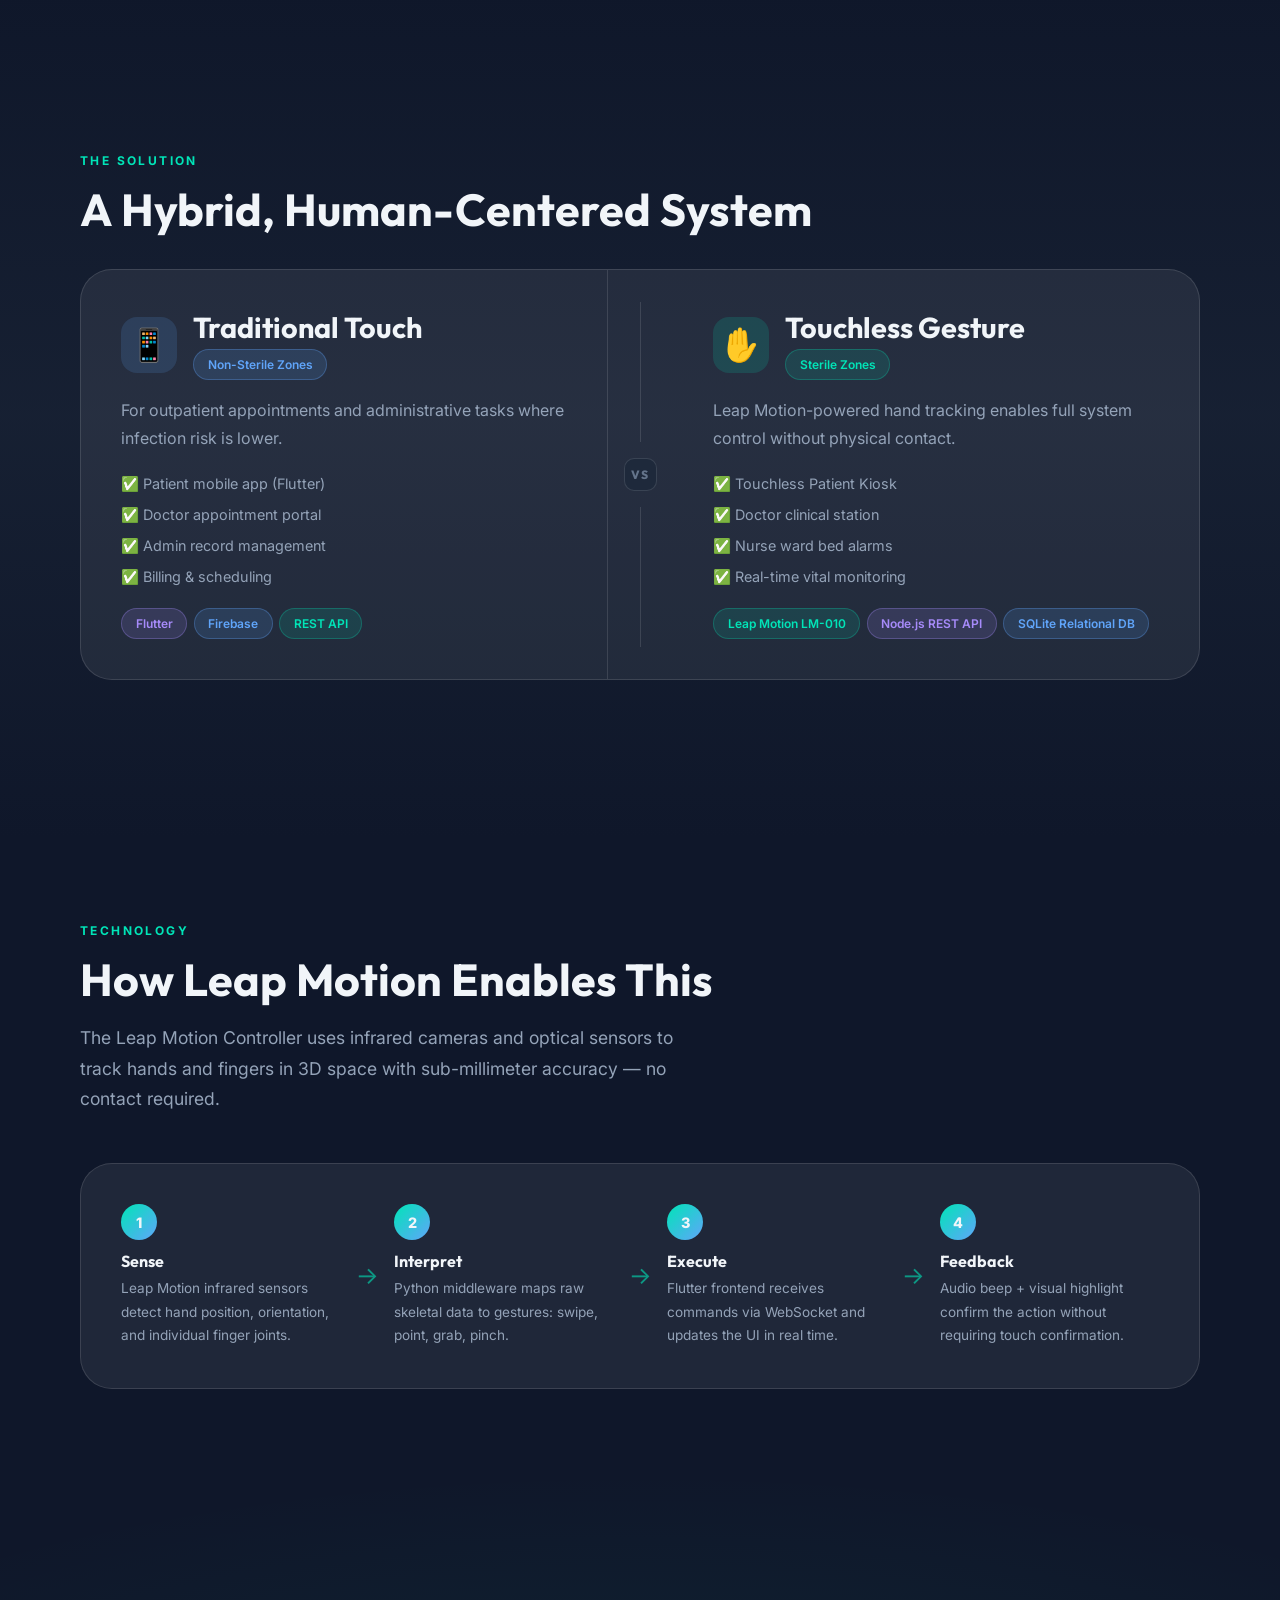
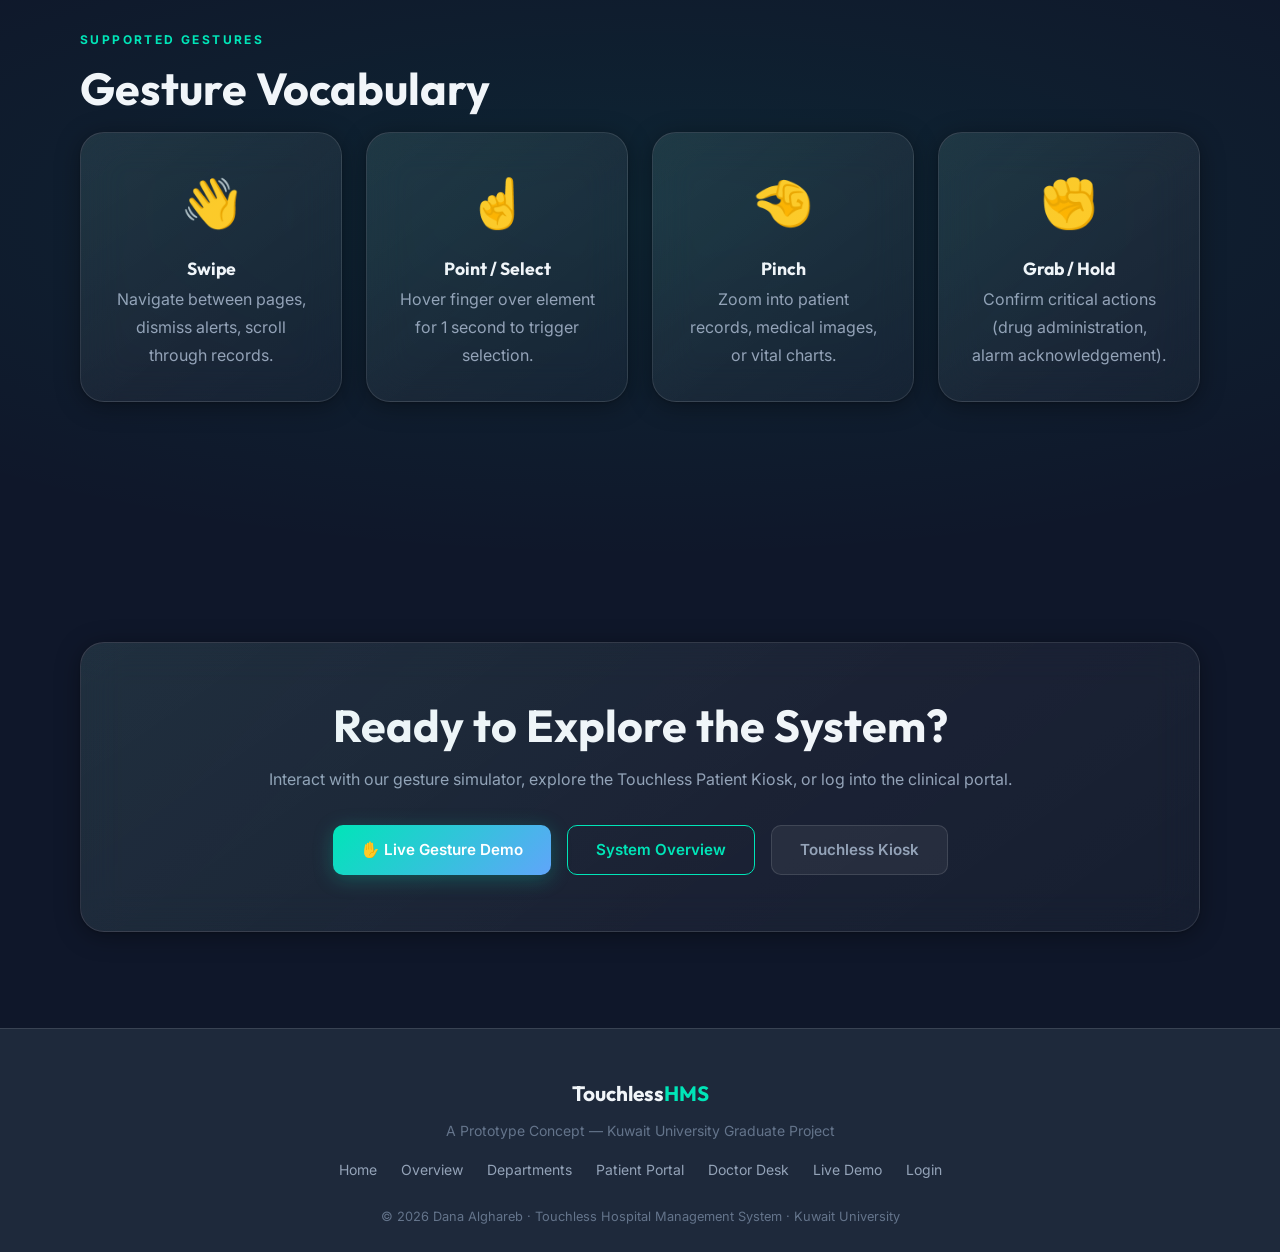
==== commit 8a088d6e: "feat: implement SQLite database, REST API backend, dynamic patient & doctor booking, remove unnecess" ====
--- a/index.html
+++ b/index.html
@@ -19,11 +19,11 @@
   <div class="nav-links" id="nav-links">
     <a href="index.html">Home</a>
     <a href="overview.html">Overview</a>
-    <a href="diagrams.html">Diagrams</a>
+    <a href="departments.html">Departments</a>
+    <a href="dashboard-patient.html">Patient Portal</a>
+    <a href="dashboard-doctor.html">Doctor Desk</a>
     <a href="demo.html">Live Demo</a>
-    <a href="mockups.html">UI Mockups</a>
-    <a href="login.html">Login</a>
-    <a href="demo.html" class="nav-cta">Try Demo →</a>
+    <a href="login.html" class="nav-cta">Login →</a>
   </div>
   <div class="nav-hamburger" id="hamburger" aria-label="Menu">
     <span></span><span></span><span></span>
@@ -151,15 +151,15 @@
           </div>
           <p>Leap Motion-powered hand tracking enables full system control without physical contact.</p>
           <ul class="feature-list">
-            <li>✅ OR surgeon interface</li>
-            <li>✅ Nurse station alarms</li>
-            <li>✅ Patient ward display</li>
+            <li>✅ Touchless Patient Kiosk</li>
+            <li>✅ Doctor clinical station</li>
+            <li>✅ Nurse ward bed alarms</li>
             <li>✅ Real-time vital monitoring</li>
           </ul>
           <div class="tech-stack">
-            <span class="badge badge-teal">Leap Motion</span>
-            <span class="badge badge-purple">Python SDK</span>
-            <span class="badge badge-blue">Flutter</span>
+            <span class="badge badge-teal">Leap Motion LM-010</span>
+            <span class="badge badge-purple">Node.js REST API</span>
+            <span class="badge badge-blue">SQLite Relational DB</span>
           </div>
         </div>
       </div>
@@ -240,11 +240,11 @@
   <section class="section cta-section" id="cta">
     <div class="cta-card glass-card reveal">
       <h2>Ready to Explore the System?</h2>
-      <p>Interact with our gesture simulator, explore UML diagrams, or view the UI mockups.</p>
+      <p>Interact with our gesture simulator, explore the Touchless Patient Kiosk, or log into the clinical portal.</p>
       <div class="cta-actions">
         <a href="demo.html" class="btn btn-primary">✋ Live Gesture Demo</a>
         <a href="overview.html" class="btn btn-outline">System Overview</a>
-        <a href="diagrams.html" class="btn btn-ghost">UML Diagrams</a>
+        <a href="dashboard-patient.html" class="btn btn-ghost">Touchless Kiosk</a>
       </div>
     </div>
   </section>
@@ -258,9 +258,11 @@
   <div class="footer-links">
     <a href="index.html">Home</a>
     <a href="overview.html">Overview</a>
-    <a href="diagrams.html">Diagrams</a>
-    <a href="demo.html">Demo</a>
-    <a href="mockups.html">Mockups</a>
+    <a href="departments.html">Departments</a>
+    <a href="dashboard-patient.html">Patient Portal</a>
+    <a href="dashboard-doctor.html">Doctor Desk</a>
+    <a href="demo.html">Live Demo</a>
+    <a href="login.html">Login</a>
   </div>
   <p class="footer-copy">© 2026 Dana Alghareb · Touchless Hospital Management System · Kuwait University</p>
 </footer>
--- a/css/style.css
+++ b/css/style.css
@@ -1,34 +1,64 @@
 /* ============================================================
    TOUCHLESS HMS — Global Styles
-   Theme: Dark Medical Glassmorphism
+   Theme: Modern Medical — Crisp Navy + Vibrant Teal
    ============================================================ */
 
 @import url('https://fonts.googleapis.com/css2?family=Inter:wght@300;400;500;600;700;800&family=Outfit:wght@300;400;600;700;900&display=swap');
 
 /* ── Design Tokens ── */
 :root {
-  --bg-primary:    #050a14;
-  --bg-secondary:  #0d1626;
-  --bg-card:       rgba(255,255,255,0.05);
-  --border-glass:  rgba(255,255,255,0.1);
-  --teal:          #00d4aa;
-  --teal-dim:      #00a887;
-  --teal-glow:     rgba(0,212,170,0.25);
-  --blue-accent:   #3b82f6;
-  --purple-accent: #8b5cf6;
-  --red-alert:     #ef4444;
-  --text-primary:  #f0f6ff;
+  /* Backgrounds — lighter, richer navy instead of near-black */
+  --bg-primary:    #0f172a;
+  --bg-secondary:  #1e293b;
+  --bg-card:       rgba(255,255,255,0.07);
+  --bg-card-solid: #1e293b;
+  --bg-elevated:   #263347;
+
+  /* Borders */
+  --border-glass:  rgba(255,255,255,0.12);
+  --border-subtle: rgba(255,255,255,0.06);
+
+  /* Brand — brighter, more vivid teal */
+  --teal:          #00e5b8;
+  --teal-dim:      #00b894;
+  --teal-glow:     rgba(0,229,184,0.28);
+  --teal-soft:     rgba(0,229,184,0.10);
+
+  /* Accents */
+  --blue-accent:   #60a5fa;
+  --blue-soft:     rgba(96,165,250,0.15);
+  --purple-accent: #a78bfa;
+  --purple-soft:   rgba(167,139,250,0.15);
+  --red-alert:     #f87171;
+  --red-soft:      rgba(248,113,113,0.15);
+  --amber:         #fbbf24;
+  --green-ok:      #34d399;
+
+  /* Text — brighter, crisper */
+  --text-primary:  #f1f5f9;
   --text-secondary:#94a3b8;
-  --text-muted:    #475569;
+  --text-muted:    #64748b;
+
+  /* Typography */
   --font-body:     'Inter', sans-serif;
   --font-display:  'Outfit', sans-serif;
-  --radius-sm:     8px;
+
+  /* Radii */
+  --radius-xs:     6px;
+  --radius-sm:     10px;
   --radius-md:     16px;
   --radius-lg:     24px;
   --radius-xl:     32px;
-  --shadow-glow:   0 0 40px rgba(0,212,170,0.15);
-  --shadow-card:   0 8px 32px rgba(0,0,0,0.4);
-  --transition:    all 0.35s cubic-bezier(0.4,0,0.2,1);
+
+  /* Shadows */
+  --shadow-glow:   0 0 40px rgba(0,229,184,0.18);
+  --shadow-card:   0 4px 24px rgba(0,0,0,0.35), 0 1px 3px rgba(0,0,0,0.2);
+  --shadow-nav:    0 4px 32px rgba(0,0,0,0.4);
+  --shadow-hover:  0 12px 40px rgba(0,0,0,0.45);
+
+  /* Transitions */
+  --transition:    all 0.3s cubic-bezier(0.4,0,0.2,1);
+  --transition-fast: all 0.15s ease;
 }
 
 /* ── Reset ── */
@@ -48,9 +78,10 @@
 ul { list-style: none; }
 
 /* ── Scrollbar ── */
-::-webkit-scrollbar { width: 6px; }
+::-webkit-scrollbar { width: 6px; height: 6px; }
 ::-webkit-scrollbar-track { background: var(--bg-secondary); }
 ::-webkit-scrollbar-thumb { background: var(--teal-dim); border-radius: 3px; }
+::-webkit-scrollbar-thumb:hover { background: var(--teal); }
 
 /* ── Typography ── */
 h1,h2,h3,h4,h5 { font-family: var(--font-display); font-weight: 700; line-height: 1.2; }
@@ -64,10 +95,11 @@
 .nav {
   position: fixed; top: 0; left: 0; right: 0; z-index: 1000;
   display: flex; align-items: center; justify-content: space-between;
-  padding: 1rem 2.5rem;
-  background: rgba(5,10,20,0.85);
-  backdrop-filter: blur(20px);
-  border-bottom: 1px solid var(--border-glass);
+  padding: 0.85rem 2.5rem;
+  background: rgba(15,23,42,0.88);
+  backdrop-filter: blur(24px) saturate(180%);
+  border-bottom: 1px solid rgba(0,229,184,0.12);
+  box-shadow: var(--shadow-nav);
   transition: var(--transition);
 }
 .nav-logo {
@@ -76,27 +108,31 @@
   color: var(--text-primary);
 }
 .nav-logo .logo-icon {
-  width: 36px; height: 36px; border-radius: 10px;
+  width: 38px; height: 38px; border-radius: 11px;
   background: linear-gradient(135deg, var(--teal), var(--blue-accent));
   display: flex; align-items: center; justify-content: center; font-size: 1.1rem;
+  box-shadow: 0 4px 16px rgba(0,229,184,0.3);
 }
 .nav-logo span { color: var(--teal); }
-.nav-links { display: flex; align-items: center; gap: 0.25rem; }
+.nav-links { display: flex; align-items: center; gap: 0.15rem; }
 .nav-links a {
   padding: 0.45rem 1rem; border-radius: var(--radius-sm);
   font-size: 0.875rem; font-weight: 500; color: var(--text-secondary);
   transition: var(--transition);
 }
-.nav-links a:hover, .nav-links a.active {
-  color: var(--text-primary); background: var(--bg-card);
-}
-.nav-links a.active { color: var(--teal); }
+.nav-links a:hover {
+  color: var(--text-primary);
+  background: rgba(255,255,255,0.07);
+}
+.nav-links a.active { color: var(--teal); background: var(--teal-soft); }
 .nav-cta {
-  padding: 0.5rem 1.25rem;
+  padding: 0.5rem 1.3rem;
   background: linear-gradient(135deg, var(--teal), var(--blue-accent));
-  color: #fff !important; border-radius: var(--radius-sm); font-weight: 600 !important;
-}
-.nav-cta:hover { opacity: 0.85; transform: translateY(-1px); box-shadow: 0 4px 20px var(--teal-glow); }
+  color: #fff !important; border-radius: var(--radius-sm);
+  font-weight: 600 !important;
+  box-shadow: 0 4px 16px rgba(0,229,184,0.25);
+}
+.nav-cta:hover { opacity: 0.9; transform: translateY(-1px); box-shadow: 0 6px 24px var(--teal-glow); }
 .nav-hamburger { display: none; flex-direction: column; gap: 5px; cursor: pointer; padding: 4px; }
 .nav-hamburger span { display: block; width: 24px; height: 2px; background: var(--text-primary); border-radius: 2px; transition: var(--transition); }
 
@@ -104,29 +140,36 @@
 .page-wrapper { padding-top: 72px; }
 
 /* ── Section ── */
-.section { padding: 5rem 2.5rem; max-width: 1200px; margin: 0 auto; }
-.section-sm { padding: 3rem 2.5rem; max-width: 1200px; margin: 0 auto; }
+.section      { padding: 5rem 2.5rem; max-width: 1200px; margin: 0 auto; }
+.section-sm   { padding: 3rem 2.5rem; max-width: 1200px; margin: 0 auto; }
 .section-full { padding: 5rem 2.5rem; }
 .section-label {
   font-size: 0.75rem; font-weight: 700; letter-spacing: 0.2em;
   text-transform: uppercase; color: var(--teal); margin-bottom: 0.75rem;
 }
-.section-title { margin-bottom: 1rem; }
+.section-title    { margin-bottom: 1rem; }
 .section-subtitle { font-size: 1.1rem; color: var(--text-secondary); max-width: 600px; margin-bottom: 3rem; }
 
-/* ── Glass Card ── */
+/* ── Glass Card — premium look ── */
 .glass-card {
-  background: var(--bg-card);
-  border: 1px solid var(--border-glass);
+  background: linear-gradient(145deg, rgba(255,255,255,0.08), rgba(255,255,255,0.03));
+  border: 1px solid rgba(255,255,255,0.11);
   border-radius: var(--radius-lg);
   backdrop-filter: blur(20px);
   padding: 2rem;
   transition: var(--transition);
+  box-shadow: var(--shadow-card);
+  position: relative; overflow: hidden;
+}
+.glass-card::before {
+  content: ''; position: absolute; inset: 0; border-radius: inherit;
+  background: linear-gradient(135deg, rgba(0,229,184,0.04) 0%, transparent 60%);
+  pointer-events: none;
 }
 .glass-card:hover {
-  border-color: rgba(0,212,170,0.3);
-  transform: translateY(-4px);
-  box-shadow: var(--shadow-glow), var(--shadow-card);
+  border-color: rgba(0,229,184,0.28);
+  transform: translateY(-5px);
+  box-shadow: var(--shadow-hover), 0 0 0 1px rgba(0,229,184,0.1);
 }
 
 /* ── Buttons ── */
@@ -135,22 +178,24 @@
   padding: 0.75rem 1.75rem; border-radius: var(--radius-sm);
   font-size: 0.95rem; font-weight: 600; cursor: pointer;
   border: none; transition: var(--transition); font-family: var(--font-body);
+  position: relative; overflow: hidden;
 }
 .btn-primary {
   background: linear-gradient(135deg, var(--teal), var(--blue-accent));
   color: #fff;
-}
-.btn-primary:hover { opacity: 0.88; transform: translateY(-2px); box-shadow: 0 8px 30px var(--teal-glow); color: #fff; }
+  box-shadow: 0 4px 20px rgba(0,229,184,0.25);
+}
+.btn-primary:hover { opacity: 0.9; transform: translateY(-2px); box-shadow: 0 8px 30px var(--teal-glow); color: #fff; }
 .btn-outline {
   background: transparent; color: var(--teal);
-  border: 1px solid var(--teal);
-}
-.btn-outline:hover { background: var(--teal-glow); color: var(--teal); transform: translateY(-2px); }
+  border: 1.5px solid var(--teal);
+}
+.btn-outline:hover { background: var(--teal-soft); color: var(--teal); transform: translateY(-2px); }
 .btn-ghost {
-  background: var(--bg-card); color: var(--text-secondary);
+  background: rgba(255,255,255,0.06); color: var(--text-secondary);
   border: 1px solid var(--border-glass);
 }
-.btn-ghost:hover { color: var(--text-primary); border-color: rgba(255,255,255,0.2); }
+.btn-ghost:hover { color: var(--text-primary); background: rgba(255,255,255,0.10); border-color: rgba(255,255,255,0.2); }
 
 /* ── Badge / Tag ── */
 .badge {
@@ -158,10 +203,10 @@
   padding: 0.3rem 0.85rem; border-radius: 100px;
   font-size: 0.75rem; font-weight: 600;
 }
-.badge-teal  { background: rgba(0,212,170,0.15); color: var(--teal); border: 1px solid rgba(0,212,170,0.3); }
-.badge-blue  { background: rgba(59,130,246,0.15); color: var(--blue-accent); border: 1px solid rgba(59,130,246,0.3); }
-.badge-purple{ background: rgba(139,92,246,0.15); color: var(--purple-accent); border: 1px solid rgba(139,92,246,0.3); }
-.badge-red   { background: rgba(239,68,68,0.15); color: var(--red-alert); border: 1px solid rgba(239,68,68,0.3); }
+.badge-teal   { background: rgba(0,229,184,0.12); color: var(--teal); border: 1px solid rgba(0,229,184,0.25); }
+.badge-blue   { background: var(--blue-soft);   color: var(--blue-accent); border: 1px solid rgba(96,165,250,0.3); }
+.badge-purple { background: var(--purple-soft); color: var(--purple-accent); border: 1px solid rgba(167,139,250,0.3); }
+.badge-red    { background: var(--red-soft);    color: var(--red-alert); border: 1px solid rgba(248,113,113,0.3); }
 
 /* ── Divider ── */
 .divider { height: 1px; background: var(--border-glass); margin: 0; }
@@ -171,19 +216,19 @@
 .grid-3 { display: grid; grid-template-columns: repeat(3,1fr); gap: 1.5rem; }
 .grid-4 { display: grid; grid-template-columns: repeat(4,1fr); gap: 1.5rem; }
 
-/* ── Glow Lines (decorative) ── */
+/* ── Glow Line (decorative) ── */
 .glow-line {
-  height: 2px; border-radius: 1px;
-  background: linear-gradient(90deg, transparent, var(--teal), transparent);
-  margin: 2rem 0;
+  height: 1px; border-radius: 1px;
+  background: linear-gradient(90deg, transparent, var(--teal), var(--blue-accent), transparent);
+  margin: 2.5rem 0; opacity: 0.5;
 }
 
 /* ── Animate on Scroll ── */
-.reveal { opacity: 0; transform: translateY(30px); transition: opacity 0.6s ease, transform 0.6s ease; }
+.reveal       { opacity: 0; transform: translateY(28px); transition: opacity 0.6s ease, transform 0.6s ease; }
 .reveal.visible { opacity: 1; transform: translateY(0); }
-.reveal-left  { opacity: 0; transform: translateX(-30px); transition: opacity 0.6s ease, transform 0.6s ease; }
-.reveal-left.visible { opacity: 1; transform: translateX(0); }
-.reveal-right { opacity: 0; transform: translateX(30px); transition: opacity 0.6s ease, transform 0.6s ease; }
+.reveal-left  { opacity: 0; transform: translateX(-28px); transition: opacity 0.6s ease, transform 0.6s ease; }
+.reveal-left.visible  { opacity: 1; transform: translateX(0); }
+.reveal-right { opacity: 0; transform: translateX(28px); transition: opacity 0.6s ease, transform 0.6s ease; }
 .reveal-right.visible { opacity: 1; transform: translateX(0); }
 
 /* ── Footer ── */
@@ -203,14 +248,20 @@
 /* ── Page Hero (inner pages) ── */
 .page-hero {
   position: relative; overflow: hidden;
-  background: linear-gradient(135deg, #050a14 0%, #0d1a2e 50%, #050a14 100%);
+  background: linear-gradient(160deg, #0f172a 0%, #1e293b 40%, #0f172a 100%);
   padding: 6rem 2.5rem 4rem;
   text-align: center;
-  border-bottom: 1px solid var(--border-glass);
+  border-bottom: 1px solid rgba(0,229,184,0.1);
 }
 .page-hero::before {
   content: ''; position: absolute; inset: 0;
-  background: radial-gradient(ellipse 60% 60% at 50% 0%, rgba(0,212,170,0.12), transparent);
+  background:
+    radial-gradient(ellipse 70% 50% at 50% -10%, rgba(0,229,184,0.15), transparent),
+    radial-gradient(ellipse 50% 40% at 80% 80%, rgba(96,165,250,0.08), transparent);
+}
+.page-hero::after {
+  content: ''; position: absolute; bottom: 0; left: 0; right: 0; height: 1px;
+  background: linear-gradient(90deg, transparent, rgba(0,229,184,0.4), rgba(96,165,250,0.3), transparent);
 }
 .page-hero-content { position: relative; z-index: 1; max-width: 700px; margin: 0 auto; }
 .page-hero h1 { margin: 0.75rem 0; }
@@ -218,28 +269,51 @@
 
 /* ── Mermaid diagram wrapper ── */
 .diagram-box {
-  background: rgba(13,22,38,0.8);
+  background: linear-gradient(145deg, rgba(30,41,59,0.8), rgba(15,23,42,0.6));
   border: 1px solid var(--border-glass);
   border-radius: var(--radius-lg);
   padding: 2rem; overflow-x: auto;
   margin-bottom: 2rem;
+  box-shadow: inset 0 1px 0 rgba(255,255,255,0.05), var(--shadow-card);
 }
 .diagram-box .mermaid { min-width: 600px; }
+
+/* ── Stat / info number blocks ── */
+.stat-num {
+  font-family: var(--font-display); font-size: 2.8rem; font-weight: 900;
+  background: linear-gradient(135deg, var(--teal), var(--blue-accent));
+  -webkit-background-clip: text; -webkit-text-fill-color: transparent; background-clip: text;
+  line-height: 1;
+}
+
+/* ── Highlight band ── */
+.highlight-band {
+  background: linear-gradient(135deg, rgba(0,229,184,0.08), rgba(96,165,250,0.06));
+  border: 1px solid rgba(0,229,184,0.12);
+  border-radius: var(--radius-md);
+  padding: 1.5rem 2rem;
+}
 
 /* ── Responsive ── */
 @media (max-width: 1024px) {
   .grid-4 { grid-template-columns: repeat(2,1fr); }
 }
 @media (max-width: 768px) {
-  .nav-links { display: none; flex-direction: column; position: absolute; top: 100%; left: 0; right: 0; background: rgba(5,10,20,0.97); padding: 1rem; border-bottom: 1px solid var(--border-glass); gap: 0.25rem; }
+  .nav-links {
+    display: none; flex-direction: column;
+    position: absolute; top: 100%; left: 0; right: 0;
+    background: rgba(15,23,42,0.97);
+    padding: 1rem; border-bottom: 1px solid var(--border-glass);
+    gap: 0.25rem;
+  }
   .nav-links.open { display: flex; }
-  .nav-hamburger { display: flex; }
-  .section { padding: 3rem 1.25rem; }
-  .section-full { padding: 3rem 1.25rem; }
+  .nav-hamburger  { display: flex; }
+  .section        { padding: 3rem 1.25rem; }
+  .section-full   { padding: 3rem 1.25rem; }
   .grid-2, .grid-3 { grid-template-columns: 1fr; }
   .grid-4 { grid-template-columns: 1fr 1fr; }
 }
 @media (max-width: 480px) {
   .grid-4 { grid-template-columns: 1fr; }
-  .nav { padding: 1rem 1.25rem; }
-}
+  .nav    { padding: 1rem 1.25rem; }
+}
--- a/css/index.css
+++ b/css/index.css
@@ -42,16 +42,16 @@
   position: absolute; border-radius: 50%; border: 1px solid;
   animation: pulse-ring 3s ease-in-out infinite;
 }
-.r1 { width: 120px; height: 120px; border-color: rgba(0,212,170,0.6); animation-delay: 0s; }
-.r2 { width: 200px; height: 200px; border-color: rgba(0,212,170,0.3); animation-delay: 0.6s; }
-.r3 { width: 280px; height: 280px; border-color: rgba(0,212,170,0.15); animation-delay: 1.2s; }
+.r1 { width: 120px; height: 120px; border-color: rgba(0,229,184,0.65); animation-delay: 0s; }
+.r2 { width: 200px; height: 200px; border-color: rgba(0,229,184,0.32); animation-delay: 0.6s; }
+.r3 { width: 280px; height: 280px; border-color: rgba(0,229,184,0.14); animation-delay: 1.2s; }
 @keyframes pulse-ring {
   0%,100% { transform: scale(1); opacity: 1; }
   50% { transform: scale(1.05); opacity: 0.6; }
 }
 .hand-icon {
   font-size: 4rem; z-index: 2; position: relative;
-  filter: drop-shadow(0 0 20px rgba(0,212,170,0.6));
+  filter: drop-shadow(0 0 24px rgba(0,229,184,0.7));
   animation: float-hand 3.5s ease-in-out infinite;
 }
 @keyframes float-hand {
@@ -68,8 +68,8 @@
 
 .data-point {
   position: absolute; font-size: 0.7rem; font-weight: 600;
-  color: var(--teal); background: rgba(0,212,170,0.1);
-  border: 1px solid rgba(0,212,170,0.35); border-radius: 100px;
+  color: var(--teal); background: rgba(0,229,184,0.1);
+  border: 1px solid rgba(0,229,184,0.3); border-radius: 100px;
   padding: 0.2rem 0.6rem; white-space: nowrap;
   animation: data-float 4s ease-in-out infinite;
 }
@@ -89,7 +89,7 @@
 
 /* ─ Solution Section ─ */
 .solution-section {
-  background: linear-gradient(180deg, transparent 0%, rgba(13,22,38,0.6) 50%, transparent 100%);
+  background: linear-gradient(180deg, transparent 0%, rgba(30,41,59,0.5) 50%, transparent 100%);
 }
 .solution-split {
   display: flex; gap: 0; align-items: stretch;
@@ -113,8 +113,8 @@
 }
 .solution-header { display: flex; align-items: center; gap: 1rem; margin-bottom: 1rem; }
 .solution-icon { font-size: 2rem; width: 56px; height: 56px; border-radius: var(--radius-md); display: flex; align-items: center; justify-content: center; }
-.touch-icon { background: rgba(59,130,246,0.15); }
-.touchless-icon { background: rgba(0,212,170,0.15); }
+.touch-icon     { background: rgba(96,165,250,0.15); }
+.touchless-icon { background: rgba(0,229,184,0.15); }
 .solution-header h3 { margin-bottom: 0.3rem; }
 .feature-list { margin: 1.25rem 0; display: flex; flex-direction: column; gap: 0.5rem; }
 .feature-list li { font-size: 0.9rem; color: var(--text-secondary); }
@@ -140,7 +140,7 @@
 
 /* ─ Gesture Cards ─ */
 .gesture-showcase-section {
-  background: radial-gradient(ellipse 80% 50% at 50% 50%, rgba(0,212,170,0.06), transparent);
+  background: radial-gradient(ellipse 80% 50% at 50% 50%, rgba(0,229,184,0.07), transparent);
 }
 .gesture-card { text-align: center; }
 .gesture-anim {
